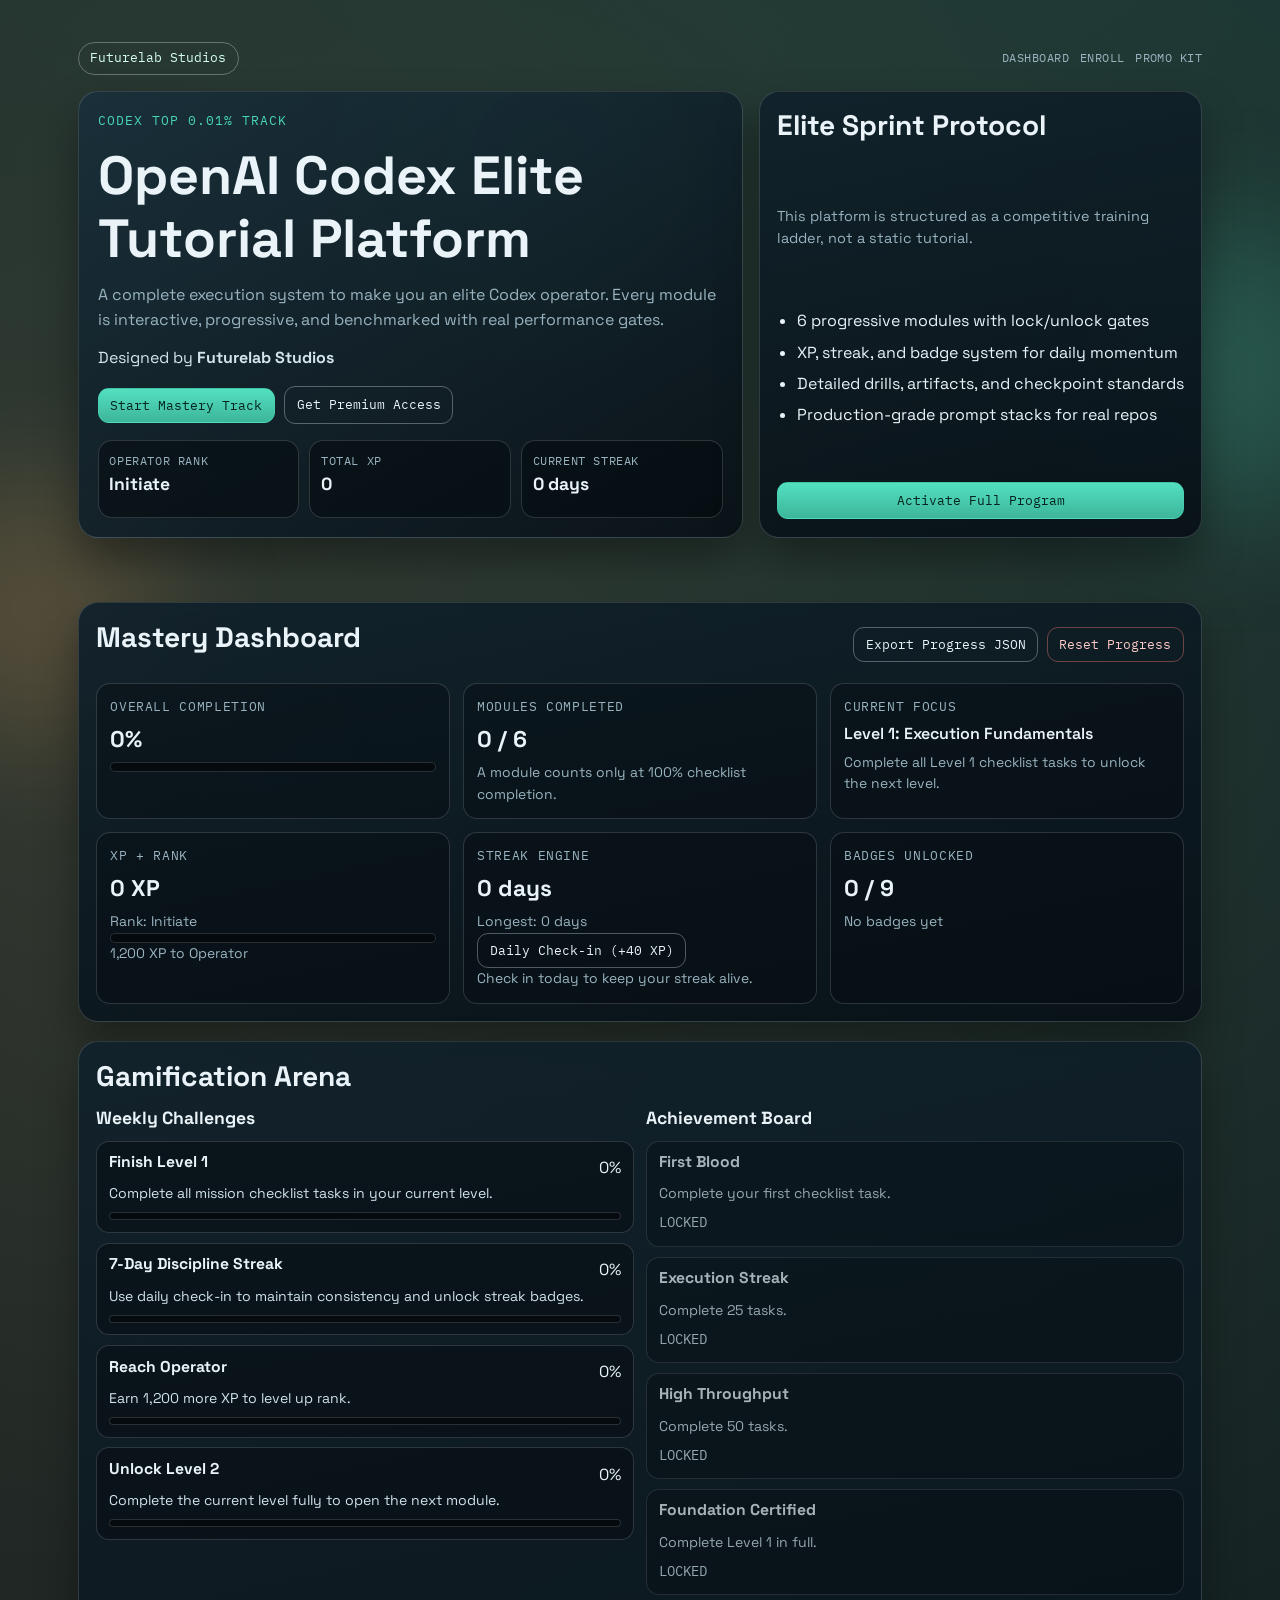
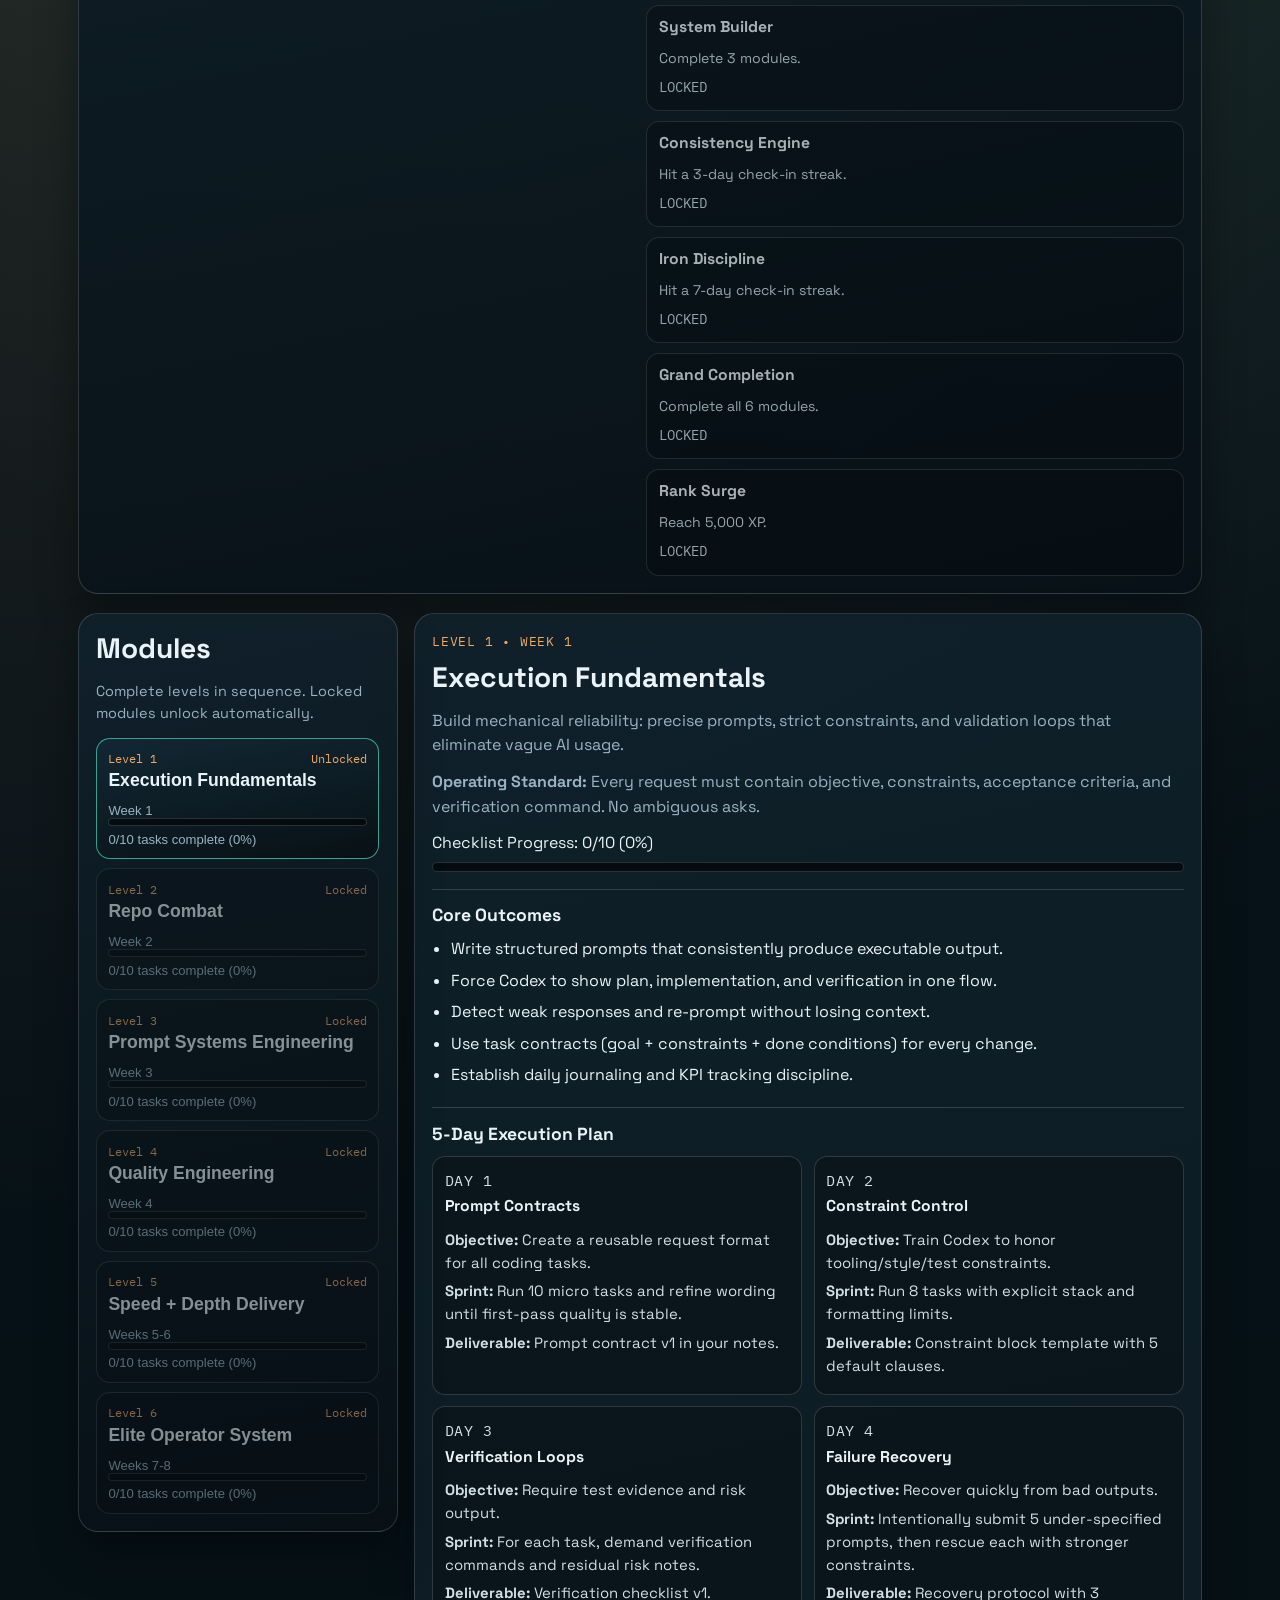
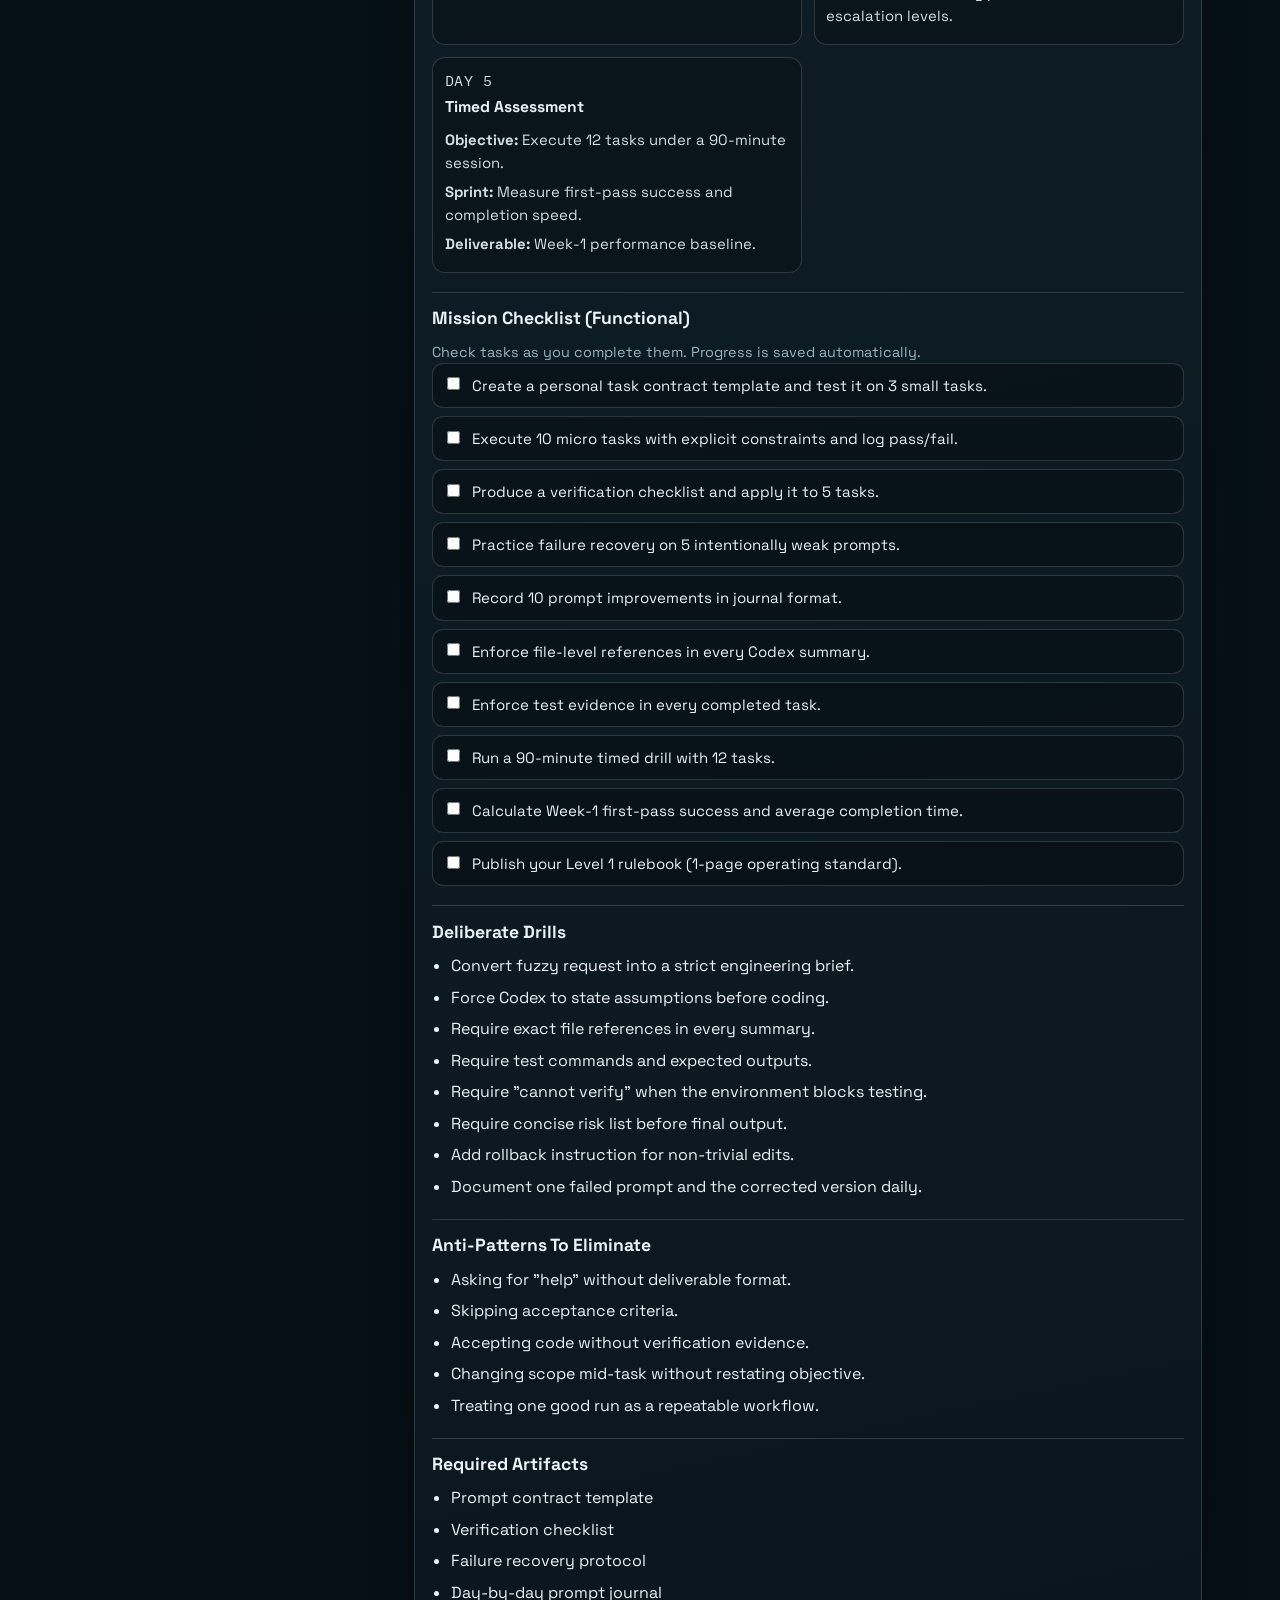
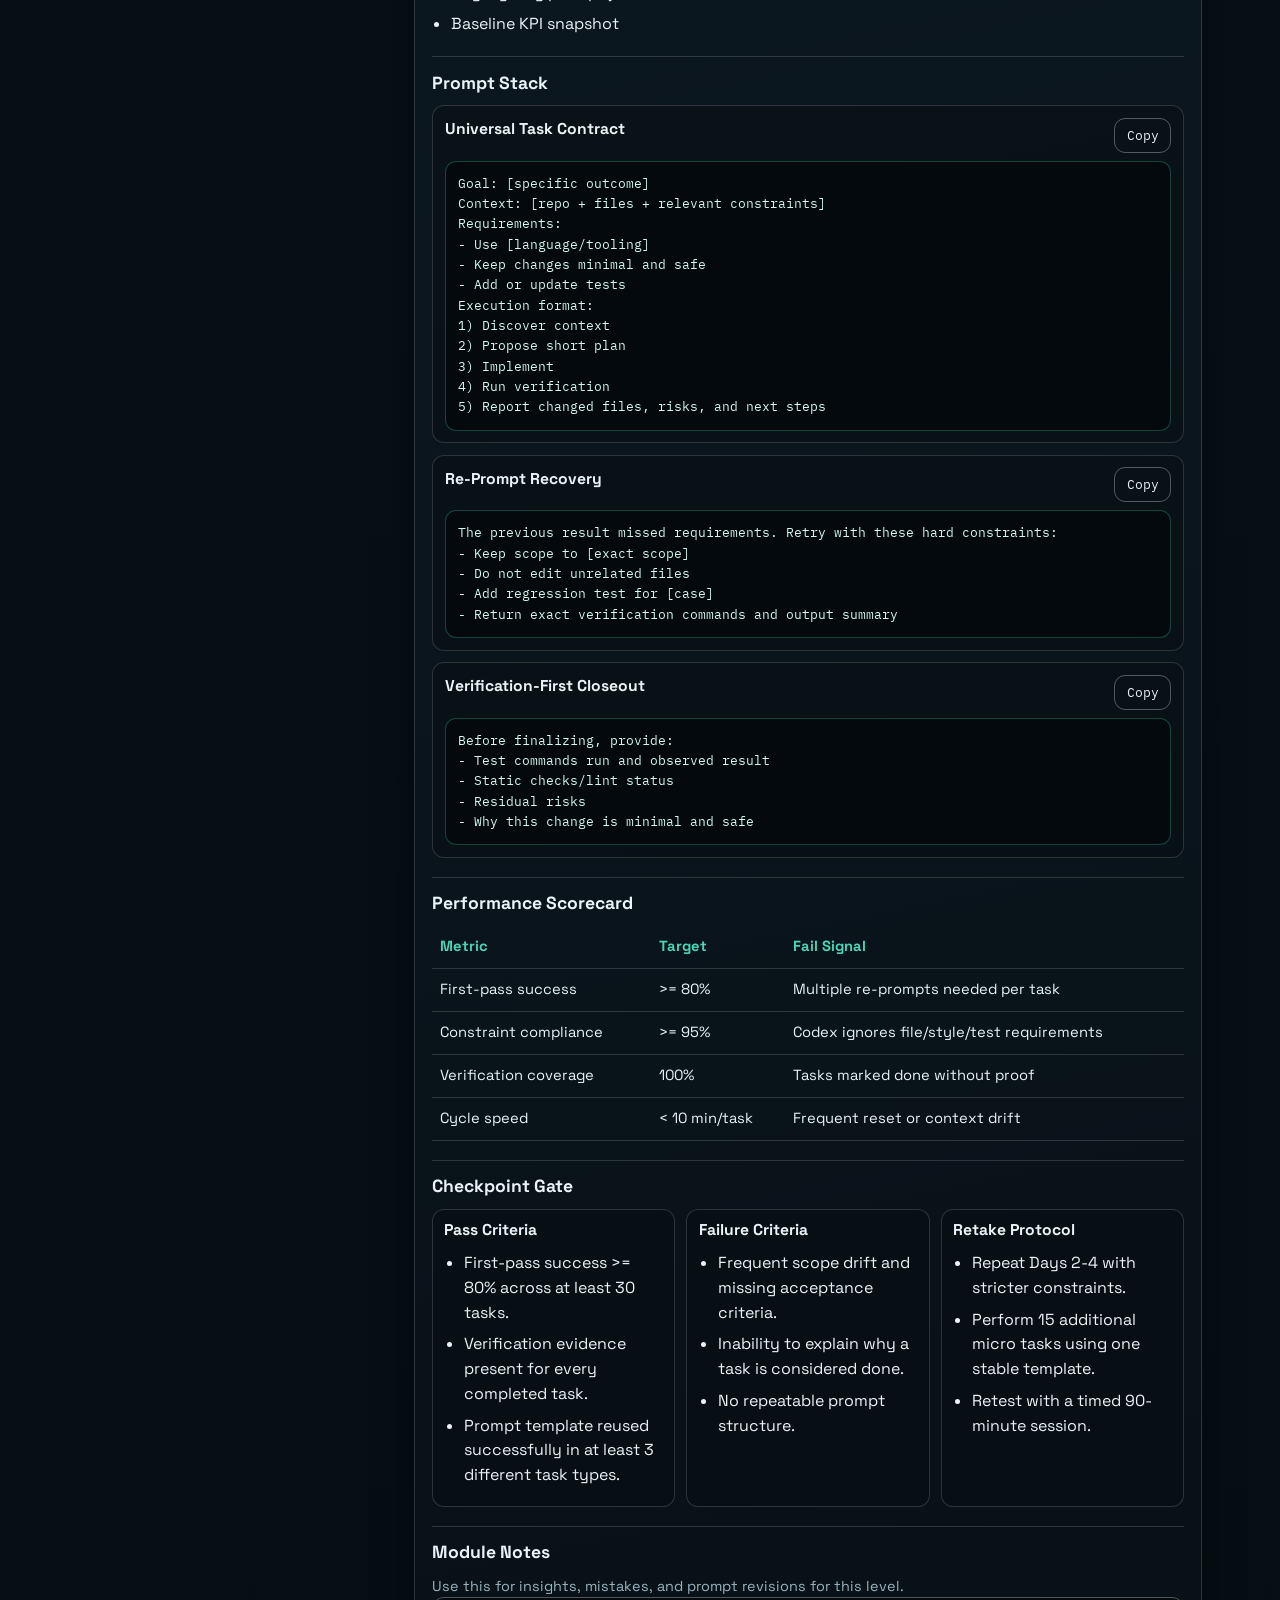
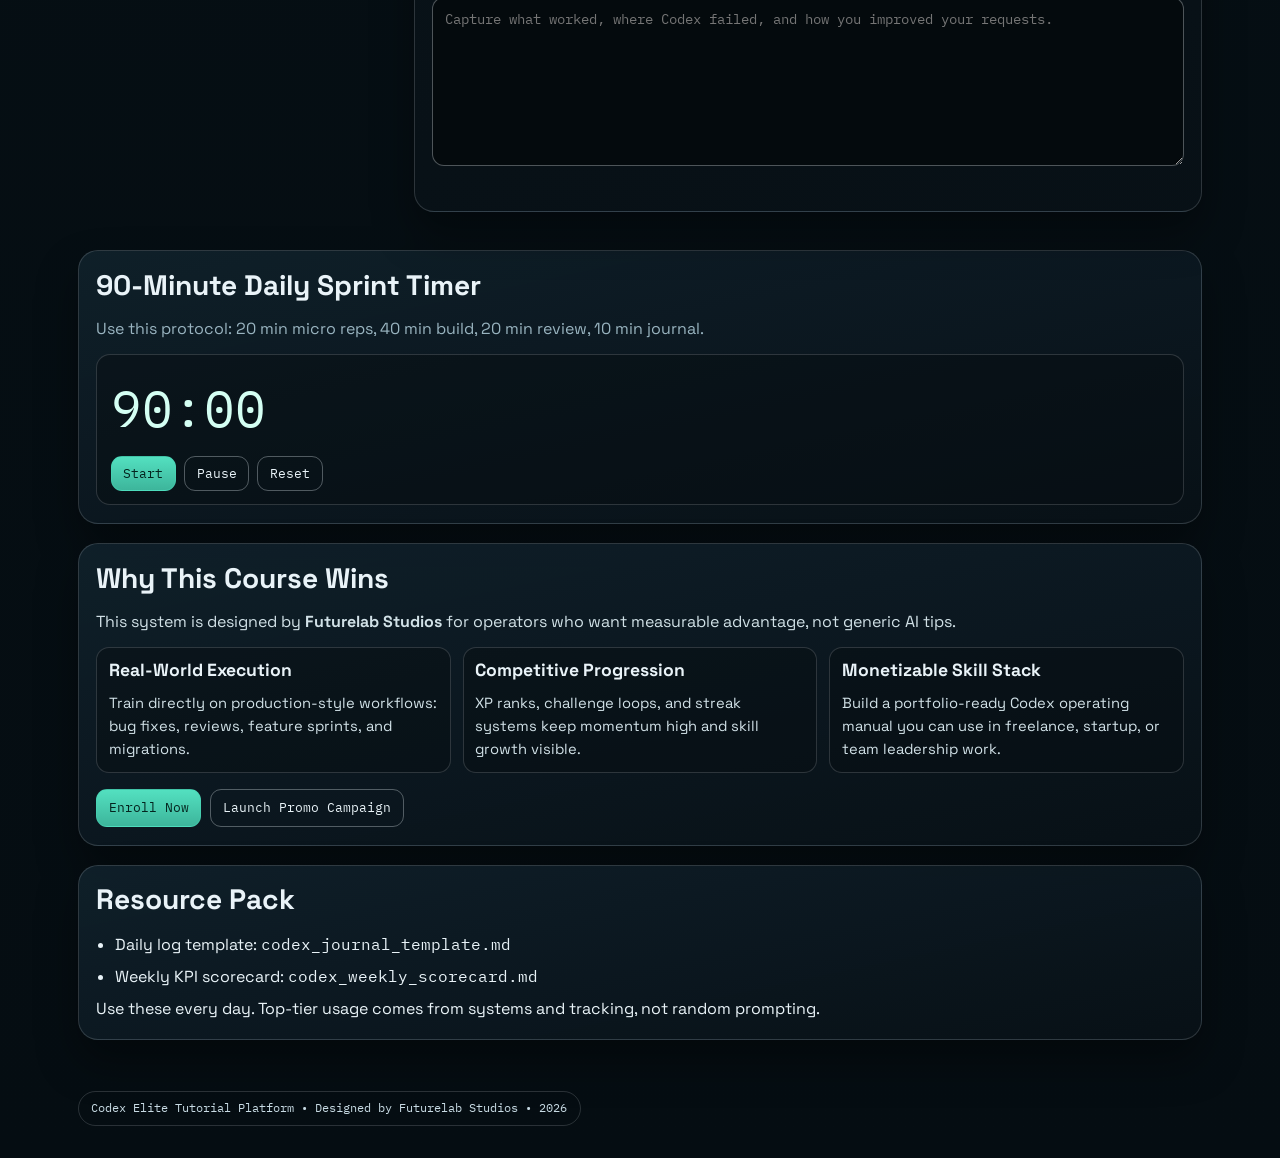
==== index.html @ 41de9a3d "Build branded Codex mastery platform with gamification, payments, and promo pages" ====
<!doctype html>
<html lang="en">
<head>
  <meta charset="UTF-8" />
  <meta name="viewport" content="width=device-width, initial-scale=1.0" />
  <title>Codex Mastery Program | Futurelab Studios</title>
  <link rel="preconnect" href="https://fonts.googleapis.com" />
  <link rel="preconnect" href="https://fonts.gstatic.com" crossorigin />
  <link href="https://fonts.googleapis.com/css2?family=Space+Grotesk:wght@400;500;700&family=IBM+Plex+Mono:wght@400;500&display=swap" rel="stylesheet" />
  <link rel="stylesheet" href="styles.css" />
</head>
<body>
  <div class="bg-shape bg-shape-a"></div>
  <div class="bg-shape bg-shape-b"></div>

  <header class="hero wrap">
    <nav class="top-nav">
      <a class="brand" href="index.html">Futurelab Studios</a>
      <div class="nav-links">
        <a href="#masteryDashboard">Dashboard</a>
        <a href="payment.html">Enroll</a>
        <a href="promo.html">Promo Kit</a>
      </div>
    </nav>

    <div class="hero-shell">
      <div class="hero-copy">
        <p class="eyebrow">Codex Top 0.01% Track</p>
        <h1>OpenAI Codex Elite Tutorial Platform</h1>
        <p class="lead">
          A complete execution system to make you an elite Codex operator. Every module is interactive,
          progressive, and benchmarked with real performance gates.
        </p>
        <p class="hero-brandline">Designed by <strong>Futurelab Studios</strong></p>

        <div class="hero-cta-row">
          <button id="startTrackBtn" class="btn" type="button">Start Mastery Track</button>
          <a class="btn btn-ghost" href="payment.html">Get Premium Access</a>
        </div>

        <div class="hero-statline">
          <article>
            <p>Operator Rank</p>
            <h3 id="heroRank">Initiate</h3>
          </article>
          <article>
            <p>Total XP</p>
            <h3 id="heroXp">0</h3>
          </article>
          <article>
            <p>Current Streak</p>
            <h3 id="heroStreak">0 days</h3>
          </article>
        </div>
      </div>

      <aside class="hero-side panel">
        <h2>Elite Sprint Protocol</h2>
        <p class="module-hint">This platform is structured as a competitive training ladder, not a static tutorial.</p>
        <ul>
          <li>6 progressive modules with lock/unlock gates</li>
          <li>XP, streak, and badge system for daily momentum</li>
          <li>Detailed drills, artifacts, and checkpoint standards</li>
          <li>Production-grade prompt stacks for real repos</li>
        </ul>
        <a class="btn" href="payment.html">Activate Full Program</a>
      </aside>
    </div>
  </header>

  <main class="wrap">
    <section id="masteryDashboard" class="panel dashboard">
      <div class="dashboard-header">
        <h2>Mastery Dashboard</h2>
        <div class="dashboard-actions">
          <button id="exportProgressBtn" class="btn btn-ghost" type="button">Export Progress JSON</button>
          <button id="resetProgressBtn" class="btn btn-danger" type="button">Reset Progress</button>
        </div>
      </div>

      <div class="dashboard-grid">
        <article class="metric-card">
          <p class="metric-label">Overall Completion</p>
          <p id="overallPercent" class="metric-value">0%</p>
          <div class="meter"><span id="overallBar"></span></div>
        </article>

        <article class="metric-card">
          <p class="metric-label">Modules Completed</p>
          <p id="modulesDone" class="metric-value">0 / 6</p>
          <p class="metric-sub">A module counts only at 100% checklist completion.</p>
        </article>

        <article class="metric-card">
          <p class="metric-label">Current Focus</p>
          <p id="currentFocus" class="metric-value small">Level 1</p>
          <p id="nextRequirement" class="metric-sub">Complete all Level 1 tasks to unlock Level 2.</p>
        </article>

        <article class="metric-card">
          <p class="metric-label">XP + Rank</p>
          <p id="xpValue" class="metric-value">0 XP</p>
          <p id="rankName" class="metric-sub">Rank: Initiate</p>
          <div class="meter"><span id="rankBar"></span></div>
          <p id="xpToNext" class="metric-sub">0 XP to next rank</p>
        </article>

        <article class="metric-card">
          <p class="metric-label">Streak Engine</p>
          <p id="streakDays" class="metric-value">0 days</p>
          <p id="longestStreak" class="metric-sub">Longest: 0 days</p>
          <button id="dailyCheckInBtn" class="btn btn-ghost" type="button">Daily Check-in (+40 XP)</button>
          <p id="dailyCheckInStatus" class="metric-sub">Check in today to keep your streak alive.</p>
        </article>

        <article class="metric-card">
          <p class="metric-label">Badges Unlocked</p>
          <p id="badgeCount" class="metric-value">0 / 8</p>
          <p id="badgePreview" class="metric-sub">No badges yet</p>
        </article>
      </div>
    </section>

    <section class="panel gamification-panel">
      <h2>Gamification Arena</h2>
      <div class="gamification-grid">
        <article>
          <h3>Weekly Challenges</h3>
          <div id="challengeList" class="challenge-list"></div>
        </article>
        <article>
          <h3>Achievement Board</h3>
          <div id="achievementsGrid" class="achievement-grid"></div>
        </article>
      </div>
    </section>

    <section class="mastery-lab">
      <aside class="panel module-sidebar">
        <h2>Modules</h2>
        <p class="module-hint">Complete levels in sequence. Locked modules unlock automatically.</p>
        <div id="moduleList" class="module-list"></div>
      </aside>

      <section class="panel module-detail">
        <div id="moduleContent"></div>
      </section>
    </section>

    <section class="panel timer-panel">
      <h2>90-Minute Daily Sprint Timer</h2>
      <p class="timer-help">Use this protocol: 20 min micro reps, 40 min build, 20 min review, 10 min journal.</p>
      <div class="timer-box">
        <p id="timerDisplay" class="timer-display">90:00</p>
        <div class="timer-controls">
          <button id="startTimerBtn" class="btn" type="button">Start</button>
          <button id="pauseTimerBtn" class="btn btn-ghost" type="button">Pause</button>
          <button id="resetTimerBtn" class="btn btn-ghost" type="button">Reset</button>
        </div>
      </div>
    </section>

    <section class="panel advert-panel">
      <h2>Why This Course Wins</h2>
      <p>
        This system is designed by <strong>Futurelab Studios</strong> for operators who want measurable advantage,
        not generic AI tips.
      </p>
      <div class="ad-points">
        <article>
          <h3>Real-World Execution</h3>
          <p>Train directly on production-style workflows: bug fixes, reviews, feature sprints, and migrations.</p>
        </article>
        <article>
          <h3>Competitive Progression</h3>
          <p>XP ranks, challenge loops, and streak systems keep momentum high and skill growth visible.</p>
        </article>
        <article>
          <h3>Monetizable Skill Stack</h3>
          <p>Build a portfolio-ready Codex operating manual you can use in freelance, startup, or team leadership work.</p>
        </article>
      </div>
      <div class="hero-cta-row">
        <a class="btn" href="payment.html">Enroll Now</a>
        <a class="btn btn-ghost" href="promo.html">Launch Promo Campaign</a>
      </div>
    </section>

    <section class="panel">
      <h2>Resource Pack</h2>
      <ul>
        <li>Daily log template: <code>codex_journal_template.md</code></li>
        <li>Weekly KPI scorecard: <code>codex_weekly_scorecard.md</code></li>
      </ul>
      <p>Use these every day. Top-tier usage comes from systems and tracking, not random prompting.</p>
    </section>
  </main>

  <footer class="site-footer wrap">
    <p>Codex Elite Tutorial Platform • Designed by Futurelab Studios • 2026</p>
  </footer>

  <script src="app.js"></script>
</body>
</html>
---- styles.css ----
:root {
  --bg: #061015;
  --surface: #0f1c24;
  --surface-2: #142837;
  --surface-3: #1d3749;
  --text: #e9f3f8;
  --muted: #99b4c0;
  --line: rgba(233, 243, 248, 0.16);
  --line-strong: rgba(233, 243, 248, 0.32);
  --accent: #48d6b7;
  --accent-2: #f2a863;
  --danger: #ff8080;
  --max: 1160px;
  --radius: 20px;
  --radius-sm: 14px;
  --shadow: 0 22px 42px rgba(0, 0, 0, 0.36);
}

* {
  box-sizing: border-box;
}

html,
body {
  margin: 0;
  padding: 0;
}

body {
  font-family: "Space Grotesk", sans-serif;
  line-height: 1.55;
  color: var(--text);
  background:
    radial-gradient(circle at 6% 10%, rgba(242, 168, 99, 0.17), transparent 30%),
    radial-gradient(circle at 94% -8%, rgba(72, 214, 183, 0.19), transparent 36%),
    linear-gradient(180deg, #07141a 0%, #050d12 100%);
  overflow-x: hidden;
}

.bg-shape {
  position: fixed;
  border-radius: 999px;
  filter: blur(60px);
  pointer-events: none;
  z-index: -1;
}

.bg-shape-a {
  width: 290px;
  height: 290px;
  right: -90px;
  top: 25%;
  background: rgba(72, 214, 183, 0.2);
}

.bg-shape-b {
  width: 260px;
  height: 260px;
  left: -95px;
  bottom: 18%;
  background: rgba(242, 168, 99, 0.18);
}

.wrap {
  width: min(var(--max), 100%);
  margin: 0 auto;
  padding: 2rem 1.1rem;
}

.hero {
  padding-top: 2.6rem;
  animation: fade-up 0.6s ease-out;
}

.hero.compact {
  padding-top: 2rem;
}

.top-nav {
  display: flex;
  align-items: center;
  justify-content: space-between;
  gap: 1rem;
  margin-bottom: 1rem;
}

.brand {
  font-family: "IBM Plex Mono", monospace;
  color: #d6fff3;
  text-decoration: none;
  border: 1px solid var(--line-strong);
  border-radius: 999px;
  padding: 0.35rem 0.72rem;
  font-size: 0.8rem;
}

.nav-links {
  display: flex;
  align-items: center;
  gap: 0.65rem;
  flex-wrap: wrap;
}

.nav-links a {
  text-decoration: none;
  color: var(--muted);
  font-family: "IBM Plex Mono", monospace;
  font-size: 0.76rem;
  text-transform: uppercase;
  letter-spacing: 0.04em;
}

.nav-links a:hover {
  color: #d5ebe9;
}

.hero-shell {
  display: grid;
  grid-template-columns: 1.5fr minmax(280px, 1fr);
  gap: 1rem;
  align-items: stretch;
}

.hero-copy {
  border: 1px solid var(--line);
  border-radius: var(--radius);
  background:
    linear-gradient(150deg, rgba(24, 47, 59, 0.9), rgba(8, 16, 22, 0.9)),
    radial-gradient(circle at 70% 15%, rgba(72, 214, 183, 0.2), transparent 40%);
  padding: 1.2rem;
  box-shadow: var(--shadow);
}

.eyebrow {
  margin: 0 0 0.9rem;
  font-family: "IBM Plex Mono", monospace;
  color: var(--accent);
  text-transform: uppercase;
  letter-spacing: 0.08em;
  font-size: 0.8rem;
}

h1,
h2,
h3,
h4 {
  margin: 0 0 0.75rem;
  line-height: 1.17;
}

h1 {
  font-size: clamp(2rem, 4.2vw, 3.7rem);
  max-width: 15ch;
}

h2 {
  font-size: clamp(1.3rem, 2.2vw, 2.1rem);
  margin-bottom: 0.95rem;
}

h3 {
  font-size: 1.1rem;
}

h4 {
  font-size: 0.98rem;
}

p {
  margin: 0;
}

.lead {
  max-width: 68ch;
  color: var(--muted);
}

.hero-brandline {
  margin-top: 0.82rem;
  color: #d2e4ec;
}

.hero-cta-row {
  display: flex;
  gap: 0.58rem;
  align-items: center;
  flex-wrap: wrap;
  margin-top: 1rem;
}

.hero-statline {
  margin-top: 1rem;
  display: grid;
  grid-template-columns: repeat(3, minmax(0, 1fr));
  gap: 0.62rem;
}

.hero-statline article {
  border: 1px solid var(--line);
  border-radius: 14px;
  background: rgba(4, 11, 15, 0.58);
  padding: 0.66rem;
}

.hero-statline p {
  font-family: "IBM Plex Mono", monospace;
  font-size: 0.76rem;
  color: var(--muted);
  text-transform: uppercase;
  letter-spacing: 0.05em;
  margin-bottom: 0.2rem;
}

.hero-side {
  display: flex;
  flex-direction: column;
  justify-content: space-between;
}

.hero-side ul {
  padding-left: 1.2rem;
  margin: 0;
}

.hero-side li {
  margin-bottom: 0.4rem;
}

.panel {
  border: 1px solid var(--line);
  border-radius: var(--radius);
  background: linear-gradient(168deg, rgba(16, 33, 43, 0.92), rgba(8, 17, 23, 0.96));
  padding: 1.1rem;
  box-shadow: var(--shadow);
}

main section {
  margin-bottom: 1.2rem;
  animation: fade-up 0.62s ease-out;
}

.dashboard-header {
  display: flex;
  gap: 0.8rem;
  justify-content: space-between;
  align-items: center;
  margin-bottom: 0.9rem;
}

.dashboard-actions {
  display: flex;
  gap: 0.52rem;
  flex-wrap: wrap;
}

.dashboard-grid {
  display: grid;
  grid-template-columns: repeat(3, minmax(0, 1fr));
  gap: 0.8rem;
}

.metric-card {
  border: 1px solid var(--line);
  border-radius: var(--radius-sm);
  background: rgba(5, 12, 17, 0.44);
  padding: 0.82rem;
}

.metric-label {
  color: var(--muted);
  font-size: 0.8rem;
  font-family: "IBM Plex Mono", monospace;
  text-transform: uppercase;
  letter-spacing: 0.05em;
  margin-bottom: 0.3rem;
}

.metric-value {
  font-size: 1.42rem;
  font-weight: 700;
  margin-bottom: 0.32rem;
}

.metric-value.small {
  font-size: 1rem;
  font-weight: 600;
}

.metric-sub {
  color: var(--muted);
  font-size: 0.87rem;
}

.btn {
  border: 1px solid rgba(72, 214, 183, 0.4);
  background: linear-gradient(180deg, #53e0c0, #3db59b);
  color: #04241e;
  border-radius: 11px;
  padding: 0.5rem 0.72rem;
  font-family: "IBM Plex Mono", monospace;
  font-size: 0.8rem;
  text-decoration: none;
  cursor: pointer;
  display: inline-flex;
  align-items: center;
  justify-content: center;
  transition: transform 0.14s ease, filter 0.2s ease;
}

.btn:hover {
  filter: brightness(1.06);
  transform: translateY(-1px);
}

.btn:active {
  transform: translateY(0);
}

.btn:disabled {
  opacity: 0.58;
  cursor: not-allowed;
  transform: none;
}

.btn-ghost {
  background: transparent;
  border-color: var(--line-strong);
  color: var(--text);
}

.btn-danger {
  background: transparent;
  border-color: rgba(255, 128, 128, 0.4);
  color: #ffcaca;
}

.meter {
  width: 100%;
  height: 10px;
  border-radius: 999px;
  border: 1px solid var(--line);
  background: rgba(4, 9, 13, 0.82);
  overflow: hidden;
}

.meter.small {
  height: 8px;
}

.meter span {
  display: block;
  height: 100%;
  width: 0;
  background: linear-gradient(90deg, #4ad2b5, #f2a863);
  transition: width 0.25s ease;
}

.gamification-grid {
  display: grid;
  grid-template-columns: 1fr 1fr;
  gap: 0.8rem;
}

.challenge-list,
.achievement-grid {
  display: grid;
  gap: 0.62rem;
}

.challenge-card,
.achievement-card {
  border: 1px solid var(--line);
  border-radius: 13px;
  padding: 0.72rem;
  background: rgba(5, 11, 15, 0.5);
}

.challenge-head {
  display: flex;
  justify-content: space-between;
  gap: 0.6rem;
  align-items: center;
}

.challenge-card p {
  color: #d0e2ea;
  font-size: 0.88rem;
  margin-bottom: 0.45rem;
}

.achievement-card p {
  color: #d0e2ea;
  font-size: 0.88rem;
}

.achievement-card.unlocked {
  border-color: rgba(72, 214, 183, 0.6);
  background: linear-gradient(160deg, rgba(17, 40, 50, 0.88), rgba(7, 15, 20, 0.9));
}

.achievement-card.locked {
  opacity: 0.7;
}

.achievement-state {
  margin-top: 0.45rem;
  font-family: "IBM Plex Mono", monospace;
  font-size: 0.74rem;
  color: var(--accent-2);
  text-transform: uppercase;
}

.mastery-lab {
  display: grid;
  grid-template-columns: 320px minmax(0, 1fr);
  gap: 1rem;
}

.module-sidebar {
  position: sticky;
  top: 1rem;
  height: fit-content;
}

.module-hint {
  color: var(--muted);
  font-size: 0.9rem;
  margin-bottom: 0.8rem;
}

.module-list {
  display: grid;
  gap: 0.6rem;
}

.module-item {
  width: 100%;
  text-align: left;
  border: 1px solid var(--line);
  border-radius: 14px;
  background: rgba(8, 16, 21, 0.72);
  color: var(--text);
  padding: 0.7rem;
  cursor: pointer;
  transition: border-color 0.2s ease, transform 0.15s ease, background 0.2s ease;
}

.module-item:hover {
  border-color: rgba(72, 214, 183, 0.55);
  transform: translateY(-1px);
}

.module-item.selected {
  border-color: rgba(72, 214, 183, 0.72);
  background: linear-gradient(170deg, rgba(20, 43, 56, 0.8), rgba(8, 16, 21, 0.9));
}

.module-item.locked {
  opacity: 0.55;
  cursor: not-allowed;
}

.module-item-top {
  display: flex;
  justify-content: space-between;
  gap: 0.5rem;
  font-family: "IBM Plex Mono", monospace;
  font-size: 0.78rem;
  color: var(--accent-2);
  margin-bottom: 0.3rem;
}

.module-item-meta {
  margin-top: 0.35rem;
  color: var(--muted);
  font-size: 0.82rem;
}

.module-header > p {
  color: var(--muted);
}

.card-tag {
  color: var(--accent-2) !important;
  text-transform: uppercase;
  letter-spacing: 0.06em;
  font-family: "IBM Plex Mono", monospace;
  font-size: 0.8rem;
  margin-bottom: 0.55rem;
}

.module-standard {
  margin-top: 0.72rem;
}

.module-progress-row {
  margin-top: 0.75rem;
}

.module-progress-row > p {
  margin-bottom: 0.35rem;
}

.module-section {
  margin-top: 1.05rem;
  border-top: 1px solid var(--line);
  padding-top: 0.95rem;
}

.module-note {
  color: var(--muted);
  font-size: 0.9rem;
}

.week-grid {
  display: grid;
  grid-template-columns: repeat(2, minmax(0, 1fr));
  gap: 0.7rem;
}

.week-card {
  border: 1px solid var(--line);
  border-radius: 13px;
  padding: 0.72rem;
  background: rgba(7, 14, 19, 0.46);
}

.week-day {
  font-family: "IBM Plex Mono", monospace;
  color: var(--accent);
  font-size: 0.82rem;
  margin-bottom: 0.38rem;
  text-transform: uppercase;
  letter-spacing: 0.04em;
}

.week-card p {
  color: #d2e0e6;
  font-size: 0.93rem;
  margin-bottom: 0.35rem;
}

ul,
ol {
  margin: 0;
  padding-left: 1.2rem;
}

li {
  margin-bottom: 0.42rem;
}

.task-list {
  list-style: none;
  padding: 0;
  margin: 0;
  display: grid;
  gap: 0.5rem;
}

.task-list li {
  margin: 0;
  border: 1px solid var(--line);
  border-radius: 11px;
  background: rgba(6, 11, 15, 0.42);
}

.task-list label {
  display: flex;
  gap: 0.58rem;
  align-items: flex-start;
  padding: 0.62rem;
  cursor: pointer;
}

.task-list input[type="checkbox"] {
  margin-top: 0.22rem;
  accent-color: var(--accent);
}

.task-list span {
  font-size: 0.94rem;
}

.checkpoint-grid {
  display: grid;
  grid-template-columns: repeat(3, minmax(0, 1fr));
  gap: 0.7rem;
}

.checkpoint-grid article {
  border: 1px solid var(--line);
  border-radius: 12px;
  padding: 0.7rem;
  background: rgba(7, 14, 19, 0.45);
}

.prompt-list {
  display: grid;
  gap: 0.72rem;
}

.prompt {
  border: 1px solid var(--line);
  border-radius: 12px;
  padding: 0.72rem;
  background: rgba(7, 14, 19, 0.45);
}

.prompt-head {
  display: flex;
  justify-content: space-between;
  gap: 0.75rem;
  align-items: center;
  margin-bottom: 0.5rem;
}

code,
pre {
  font-family: "IBM Plex Mono", monospace;
}

pre {
  margin: 0;
  border: 1px solid rgba(72, 214, 183, 0.28);
  border-radius: 11px;
  background: rgba(4, 9, 12, 0.92);
  padding: 0.75rem;
  color: #d5f7ee;
  white-space: pre-wrap;
  word-break: break-word;
  font-size: 0.82rem;
}

table {
  width: 100%;
  border-collapse: collapse;
  font-size: 0.92rem;
}

th,
td {
  border-bottom: 1px solid var(--line);
  text-align: left;
  padding: 0.6rem 0.48rem;
  vertical-align: top;
}

th {
  color: var(--accent);
}

.module-notes {
  width: 100%;
  border: 1px solid var(--line-strong);
  border-radius: 12px;
  background: rgba(4, 9, 12, 0.8);
  color: var(--text);
  padding: 0.72rem;
  font-family: "IBM Plex Mono", monospace;
  font-size: 0.85rem;
  resize: vertical;
}

.timer-help {
  color: var(--muted);
  margin-bottom: 0.8rem;
}

.timer-box {
  border: 1px solid var(--line);
  border-radius: 14px;
  background: rgba(7, 14, 19, 0.46);
  padding: 0.85rem;
}

.timer-display {
  font-family: "IBM Plex Mono", monospace;
  font-size: clamp(2.2rem, 4.7vw, 3.2rem);
  margin-bottom: 0.45rem;
  color: #d4fff3;
}

.timer-controls {
  display: flex;
  gap: 0.52rem;
  flex-wrap: wrap;
}

.advert-panel p {
  color: #d1e1e7;
}

.ad-points {
  margin-top: 0.8rem;
  display: grid;
  grid-template-columns: repeat(3, minmax(0, 1fr));
  gap: 0.75rem;
}

.ad-points article {
  border: 1px solid var(--line);
  border-radius: 13px;
  padding: 0.72rem;
  background: rgba(7, 14, 19, 0.46);
}

.ad-points article p {
  font-size: 0.92rem;
  color: #d1e1e7;
}

.pricing-grid {
  display: grid;
  grid-template-columns: repeat(3, minmax(0, 1fr));
  gap: 0.8rem;
}

.price-card {
  border: 1px solid var(--line);
  border-radius: 15px;
  background: rgba(6, 12, 16, 0.48);
  padding: 0.85rem;
}

.price-card.featured {
  border-color: rgba(72, 214, 183, 0.62);
  background: linear-gradient(160deg, rgba(16, 41, 51, 0.9), rgba(6, 12, 16, 0.95));
}

.price {
  font-size: 1.8rem;
  font-weight: 700;
  margin-bottom: 0.45rem;
}

.price span {
  font-size: 0.82rem;
  font-weight: 500;
  color: var(--muted);
}

.price-card ul {
  margin-bottom: 0.7rem;
}

.price-card .btn {
  width: 100%;
  margin-bottom: 0.45rem;
}

.copy-grid {
  display: grid;
  grid-template-columns: repeat(2, minmax(0, 1fr));
  gap: 0.7rem;
}

.copy-card {
  border: 1px solid var(--line);
  border-radius: 13px;
  background: rgba(7, 14, 19, 0.46);
  padding: 0.72rem;
}

.copy-card p {
  color: #d0e2ea;
}

.site-footer {
  padding-top: 0;
  padding-bottom: 2rem;
}

.site-footer p {
  border: 1px solid var(--line);
  border-radius: 999px;
  display: inline-block;
  padding: 0.45rem 0.8rem;
  color: #c8dbe4;
  font-family: "IBM Plex Mono", monospace;
  font-size: 0.74rem;
}

@keyframes fade-up {
  from {
    opacity: 0;
    transform: translateY(7px);
  }
  to {
    opacity: 1;
    transform: translateY(0);
  }
}

@media (max-width: 1080px) {
  .hero-shell,
  .mastery-lab,
  .pricing-grid,
  .dashboard-grid,
  .gamification-grid,
  .ad-points,
  .week-grid,
  .checkpoint-grid,
  .copy-grid {
    grid-template-columns: 1fr;
  }

  .module-sidebar {
    position: static;
  }

  .hero-statline {
    grid-template-columns: 1fr;
  }
}

@media (max-width: 640px) {
  .wrap {
    padding: 1.2rem 0.8rem;
  }

  h1 {
    max-width: 100%;
  }

  .dashboard-header {
    flex-direction: column;
    align-items: flex-start;
  }

  .top-nav {
    flex-direction: column;
    align-items: flex-start;
  }

  .prompt-head {
    flex-direction: column;
    align-items: flex-start;
  }
}
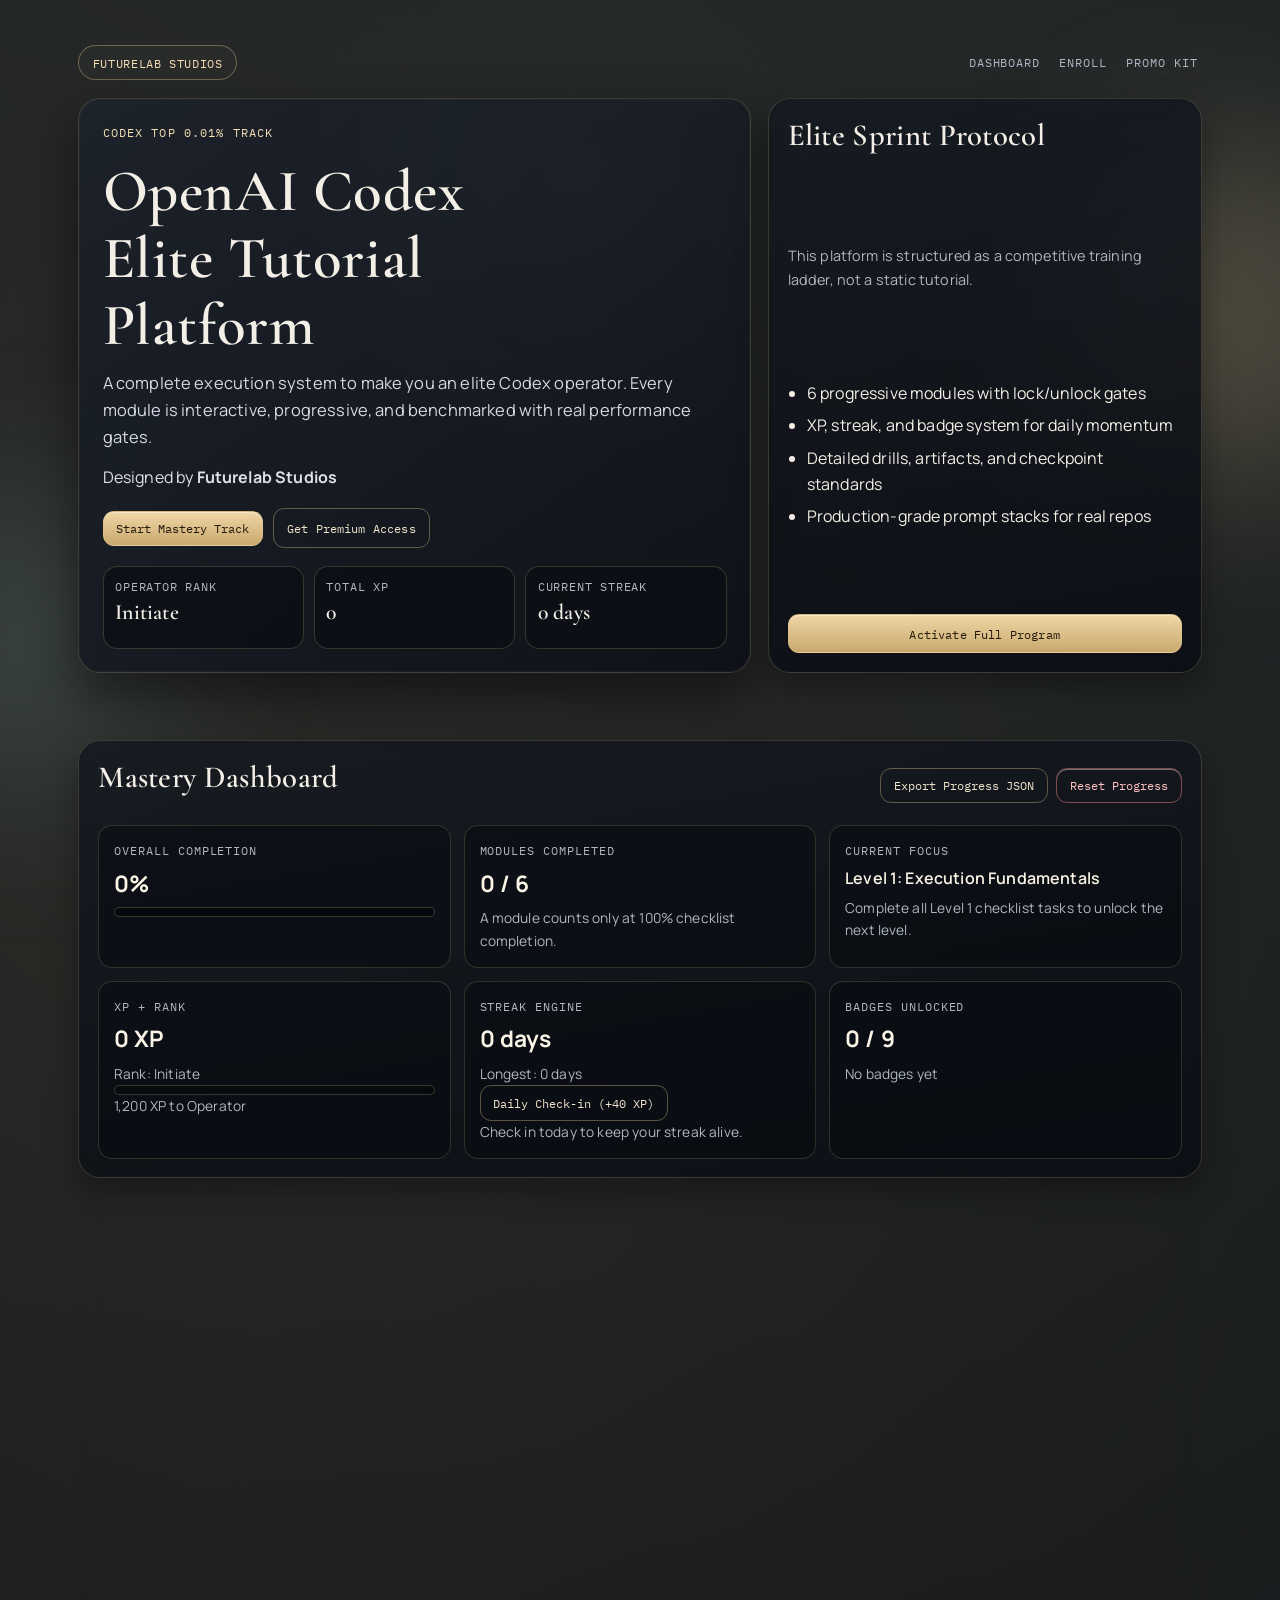
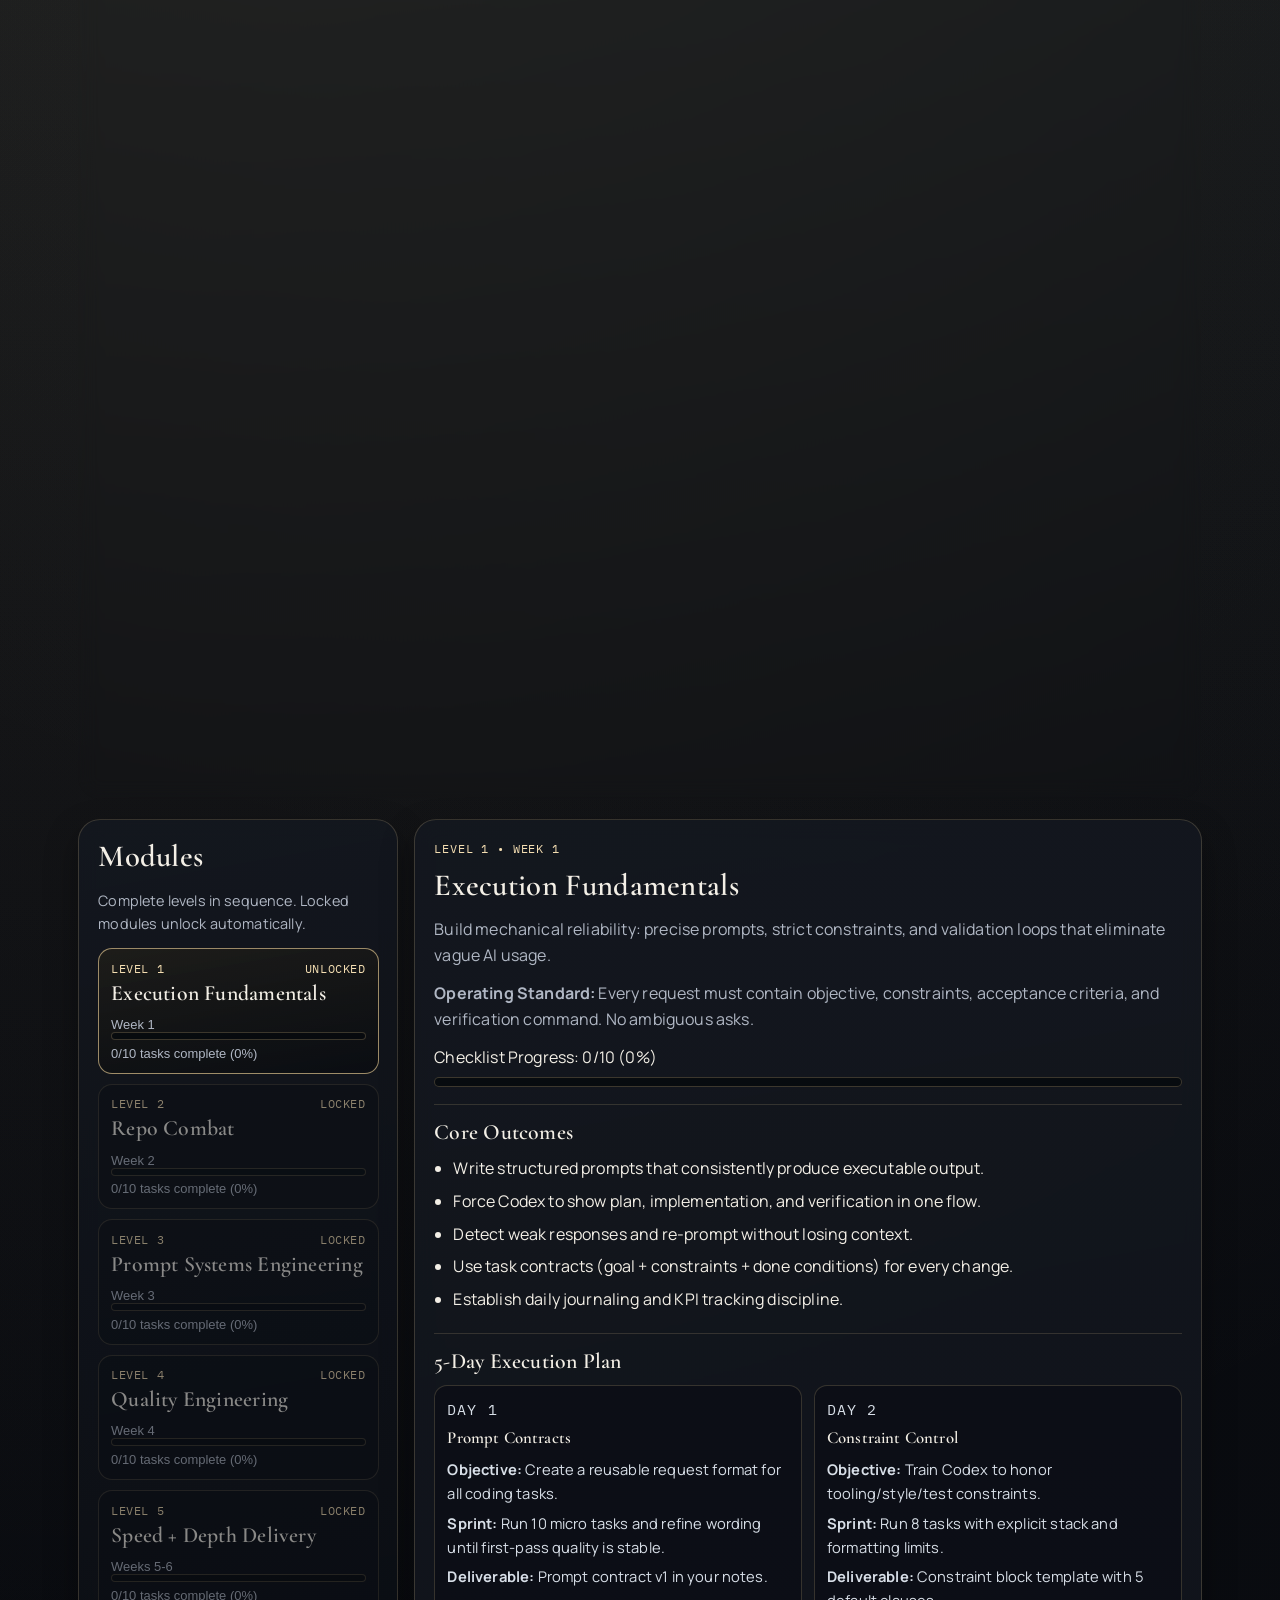
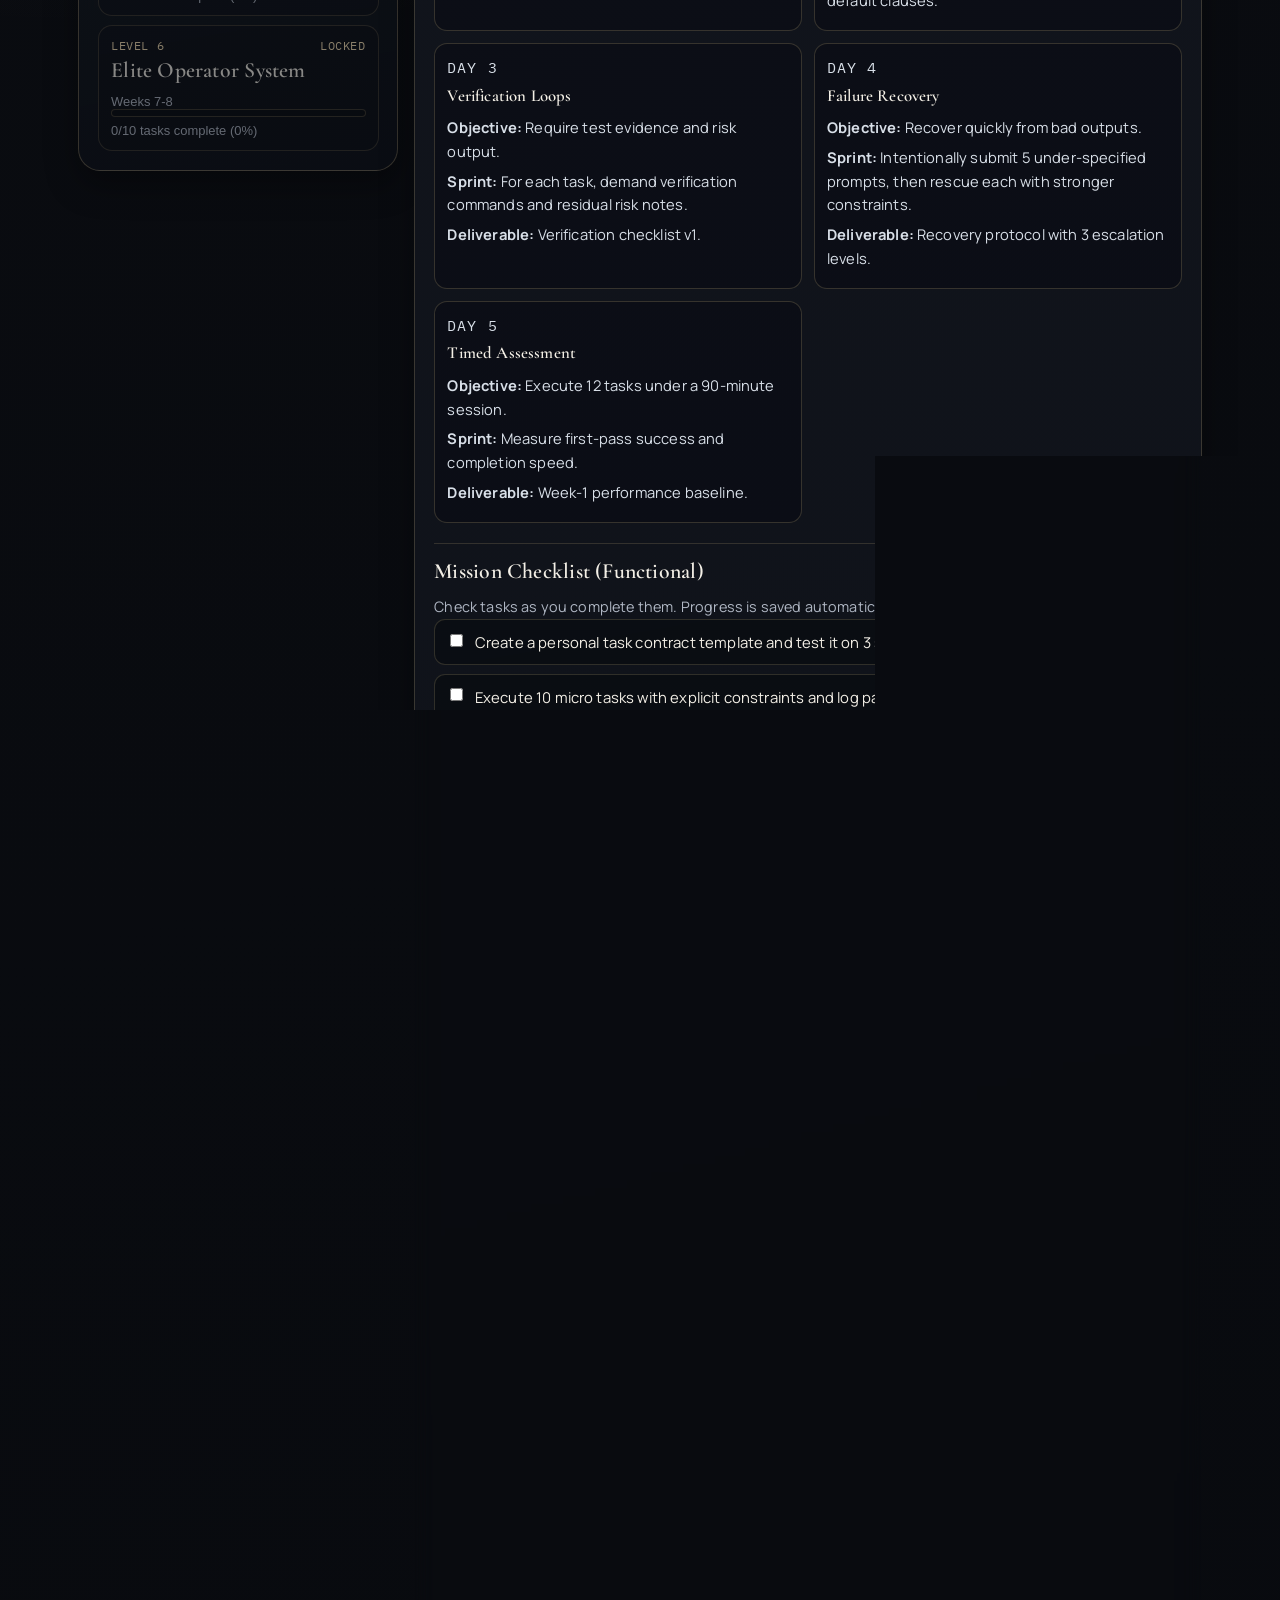
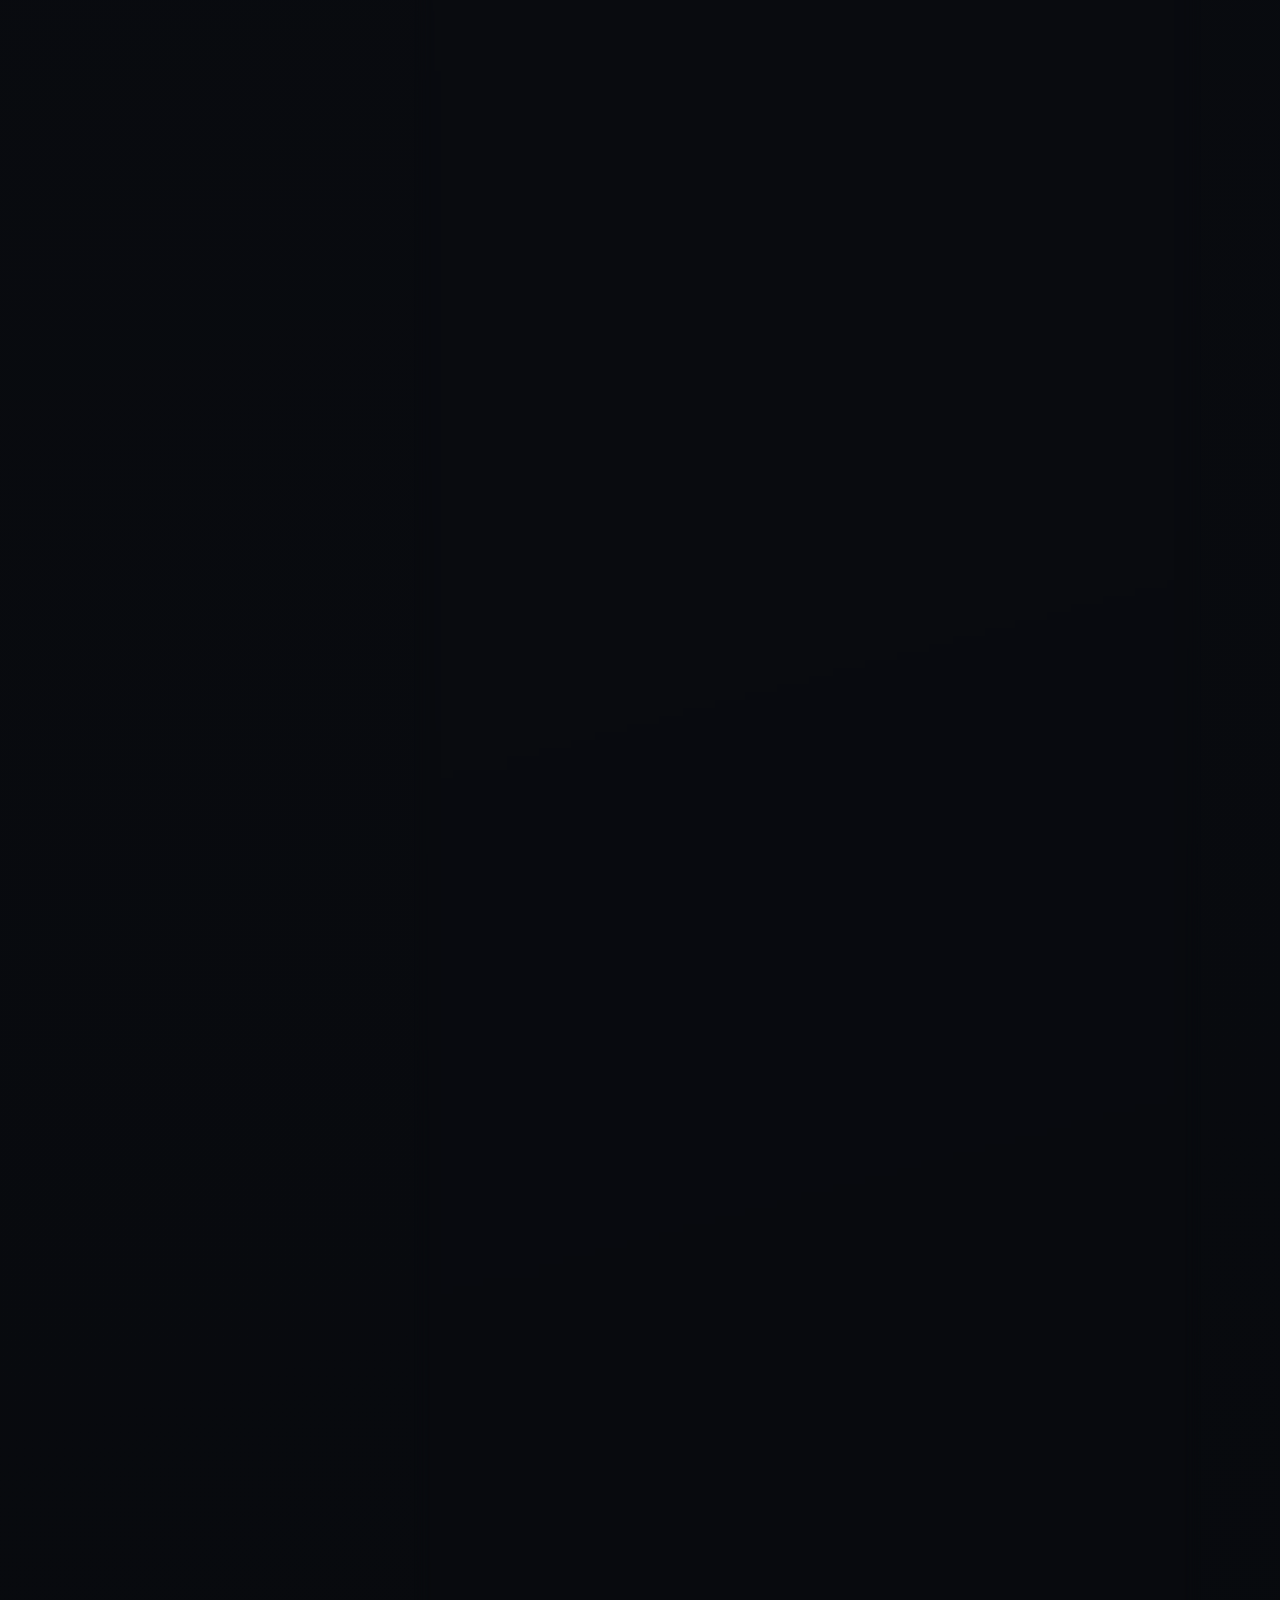
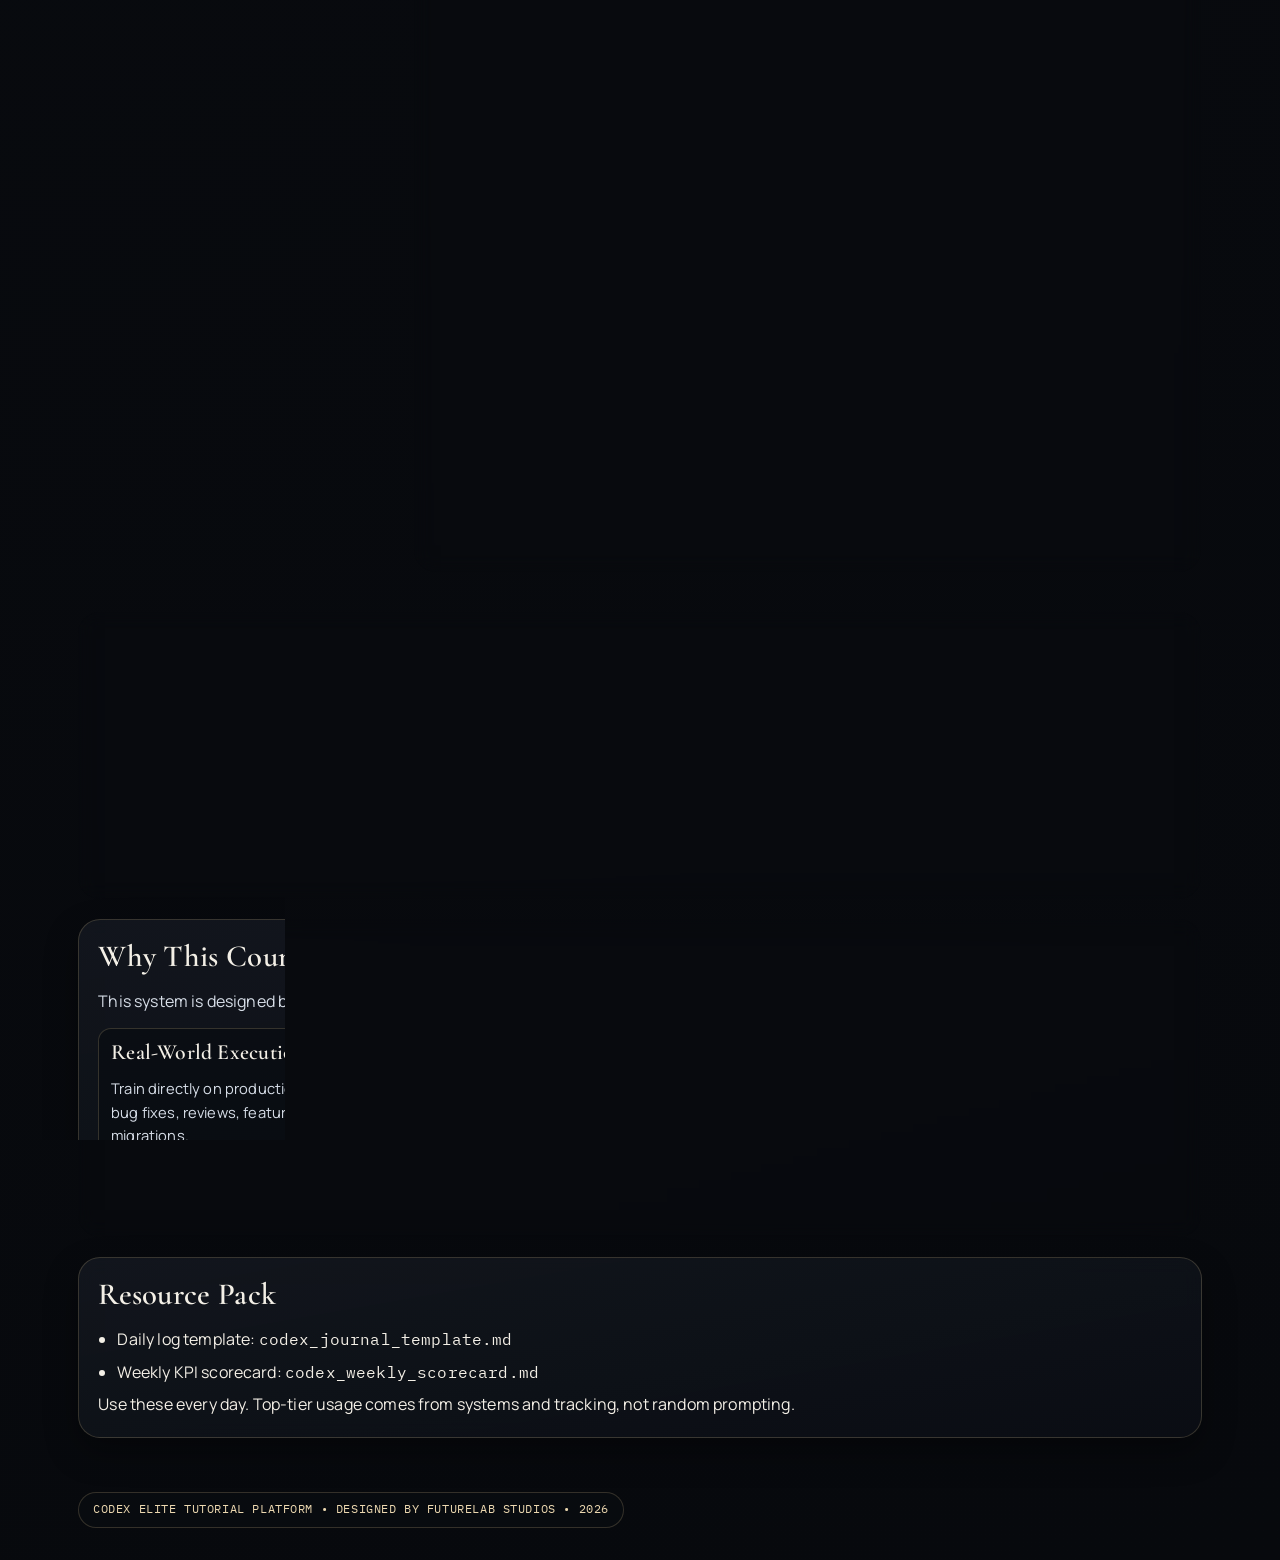
==== commit a99ddb56: "Elevate UI with premium visual design system" ====
--- a/index.html
+++ b/index.html
@@ -6,7 +6,7 @@
   <title>Codex Mastery Program | Futurelab Studios</title>
   <link rel="preconnect" href="https://fonts.googleapis.com" />
   <link rel="preconnect" href="https://fonts.gstatic.com" crossorigin />
-  <link href="https://fonts.googleapis.com/css2?family=Space+Grotesk:wght@400;500;700&family=IBM+Plex+Mono:wght@400;500&display=swap" rel="stylesheet" />
+  <link href="https://fonts.googleapis.com/css2?family=Cormorant+Garamond:wght@500;600;700&family=Manrope:wght@400;500;600;700&family=IBM+Plex+Mono:wght@400;500&display=swap" rel="stylesheet" />
   <link rel="stylesheet" href="styles.css" />
 </head>
 <body>
--- a/styles.css
+++ b/styles.css
@@ -1,19 +1,21 @@
 :root {
-  --bg: #061015;
-  --surface: #0f1c24;
-  --surface-2: #142837;
-  --surface-3: #1d3749;
-  --text: #e9f3f8;
-  --muted: #99b4c0;
-  --line: rgba(233, 243, 248, 0.16);
-  --line-strong: rgba(233, 243, 248, 0.32);
-  --accent: #48d6b7;
-  --accent-2: #f2a863;
-  --danger: #ff8080;
+  --bg: #090b10;
+  --bg-soft: #0f141b;
+  --surface: rgba(20, 24, 32, 0.78);
+  --surface-strong: rgba(24, 30, 40, 0.92);
+  --text: #f3efe6;
+  --muted: #b0b7c4;
+  --line: rgba(223, 197, 143, 0.2);
+  --line-strong: rgba(223, 197, 143, 0.38);
+  --accent: #dfc58f;
+  --accent-bright: #f4deb2;
+  --accent-cool: #8dc0b8;
+  --danger: #ff8f8f;
   --max: 1160px;
-  --radius: 20px;
+  --radius: 22px;
   --radius-sm: 14px;
-  --shadow: 0 22px 42px rgba(0, 0, 0, 0.36);
+  --shadow-xl: 0 24px 50px rgba(0, 0, 0, 0.48);
+  --shadow-md: 0 14px 32px rgba(0, 0, 0, 0.34);
 }
 
 * {
@@ -27,53 +29,66 @@
 }
 
 body {
-  font-family: "Space Grotesk", sans-serif;
-  line-height: 1.55;
+  font-family: "Manrope", sans-serif;
+  line-height: 1.62;
   color: var(--text);
   background:
-    radial-gradient(circle at 6% 10%, rgba(242, 168, 99, 0.17), transparent 30%),
-    radial-gradient(circle at 94% -8%, rgba(72, 214, 183, 0.19), transparent 36%),
-    linear-gradient(180deg, #07141a 0%, #050d12 100%);
+    radial-gradient(circle at 12% 10%, rgba(223, 197, 143, 0.12), transparent 34%),
+    radial-gradient(circle at 86% -6%, rgba(141, 192, 184, 0.1), transparent 36%),
+    linear-gradient(165deg, #0b0d12 0%, #07090d 100%);
   overflow-x: hidden;
+  letter-spacing: 0.01em;
+}
+
+body::before {
+  content: "";
+  position: fixed;
+  inset: 0;
+  pointer-events: none;
+  background-image: linear-gradient(rgba(255, 255, 255, 0.018) 1px, transparent 1px),
+    linear-gradient(90deg, rgba(255, 255, 255, 0.018) 1px, transparent 1px);
+  background-size: 44px 44px;
+  opacity: 0.28;
+  z-index: -2;
 }
 
 .bg-shape {
   position: fixed;
   border-radius: 999px;
-  filter: blur(60px);
+  filter: blur(80px);
   pointer-events: none;
   z-index: -1;
 }
 
 .bg-shape-a {
-  width: 290px;
-  height: 290px;
-  right: -90px;
-  top: 25%;
-  background: rgba(72, 214, 183, 0.2);
+  width: 340px;
+  height: 340px;
+  right: -120px;
+  top: 16%;
+  background: rgba(223, 197, 143, 0.22);
 }
 
 .bg-shape-b {
-  width: 260px;
-  height: 260px;
-  left: -95px;
-  bottom: 18%;
-  background: rgba(242, 168, 99, 0.18);
+  width: 300px;
+  height: 300px;
+  left: -130px;
+  bottom: 12%;
+  background: rgba(141, 192, 184, 0.16);
 }
 
 .wrap {
   width: min(var(--max), 100%);
   margin: 0 auto;
-  padding: 2rem 1.1rem;
+  padding: 2.1rem 1.15rem;
 }
 
 .hero {
-  padding-top: 2.6rem;
-  animation: fade-up 0.6s ease-out;
+  padding-top: 2.8rem;
+  animation: fade-up 0.65s ease-out;
 }
 
 .hero.compact {
-  padding-top: 2rem;
+  padding-top: 2.1rem;
 }
 
 .top-nav {
@@ -81,23 +96,26 @@
   align-items: center;
   justify-content: space-between;
   gap: 1rem;
-  margin-bottom: 1rem;
+  margin-bottom: 1.1rem;
 }
 
 .brand {
   font-family: "IBM Plex Mono", monospace;
-  color: #d6fff3;
+  color: var(--accent-bright);
   text-decoration: none;
   border: 1px solid var(--line-strong);
   border-radius: 999px;
-  padding: 0.35rem 0.72rem;
-  font-size: 0.8rem;
+  padding: 0.42rem 0.84rem;
+  font-size: 0.78rem;
+  letter-spacing: 0.05em;
+  text-transform: uppercase;
+  background: rgba(255, 255, 255, 0.02);
 }
 
 .nav-links {
   display: flex;
   align-items: center;
-  gap: 0.65rem;
+  gap: 0.72rem;
   flex-wrap: wrap;
 }
 
@@ -105,19 +123,23 @@
   text-decoration: none;
   color: var(--muted);
   font-family: "IBM Plex Mono", monospace;
-  font-size: 0.76rem;
+  font-size: 0.74rem;
   text-transform: uppercase;
-  letter-spacing: 0.04em;
+  letter-spacing: 0.08em;
+  padding: 0.2rem 0.24rem;
+  border-bottom: 1px solid transparent;
+  transition: color 0.2s ease, border-color 0.2s ease;
 }
 
 .nav-links a:hover {
-  color: #d5ebe9;
+  color: var(--accent-bright);
+  border-color: rgba(223, 197, 143, 0.55);
 }
 
 .hero-shell {
   display: grid;
-  grid-template-columns: 1.5fr minmax(280px, 1fr);
-  gap: 1rem;
+  grid-template-columns: 1.55fr minmax(280px, 1fr);
+  gap: 1.05rem;
   align-items: stretch;
 }
 
@@ -125,45 +147,59 @@
   border: 1px solid var(--line);
   border-radius: var(--radius);
   background:
-    linear-gradient(150deg, rgba(24, 47, 59, 0.9), rgba(8, 16, 22, 0.9)),
-    radial-gradient(circle at 70% 15%, rgba(72, 214, 183, 0.2), transparent 40%);
-  padding: 1.2rem;
-  box-shadow: var(--shadow);
+    linear-gradient(145deg, rgba(28, 34, 44, 0.88), rgba(13, 16, 23, 0.9)),
+    radial-gradient(circle at 75% 14%, rgba(223, 197, 143, 0.24), transparent 42%);
+  padding: 1.45rem;
+  box-shadow: var(--shadow-xl);
+  position: relative;
+  overflow: hidden;
+}
+
+.hero-copy::after {
+  content: "";
+  position: absolute;
+  inset: 0;
+  border-radius: inherit;
+  border: 1px solid rgba(255, 255, 255, 0.03);
+  pointer-events: none;
 }
 
 .eyebrow {
-  margin: 0 0 0.9rem;
-  font-family: "IBM Plex Mono", monospace;
-  color: var(--accent);
+  margin: 0 0 0.95rem;
+  font-family: "IBM Plex Mono", monospace;
+  color: var(--accent-bright);
   text-transform: uppercase;
-  letter-spacing: 0.08em;
-  font-size: 0.8rem;
+  letter-spacing: 0.09em;
+  font-size: 0.78rem;
 }
 
 h1,
 h2,
 h3,
 h4 {
-  margin: 0 0 0.75rem;
-  line-height: 1.17;
+  margin: 0 0 0.72rem;
+  line-height: 1.14;
+  font-family: "Cormorant Garamond", serif;
+  font-weight: 600;
+  letter-spacing: 0.01em;
 }
 
 h1 {
-  font-size: clamp(2rem, 4.2vw, 3.7rem);
-  max-width: 15ch;
+  font-size: clamp(2.3rem, 4.6vw, 4.2rem);
+  max-width: 14ch;
 }
 
 h2 {
-  font-size: clamp(1.3rem, 2.2vw, 2.1rem);
-  margin-bottom: 0.95rem;
+  font-size: clamp(1.5rem, 2.4vw, 2.35rem);
+  margin-bottom: 0.92rem;
 }
 
 h3 {
-  font-size: 1.1rem;
+  font-size: 1.36rem;
 }
 
 h4 {
-  font-size: 0.98rem;
+  font-size: 1.05rem;
 }
 
 p {
@@ -171,25 +207,26 @@
 }
 
 .lead {
-  max-width: 68ch;
-  color: var(--muted);
+  max-width: 66ch;
+  color: #d4d9e3;
+  font-size: 1.03rem;
 }
 
 .hero-brandline {
-  margin-top: 0.82rem;
-  color: #d2e4ec;
+  margin-top: 0.92rem;
+  color: #dde1ea;
 }
 
 .hero-cta-row {
   display: flex;
-  gap: 0.58rem;
+  gap: 0.62rem;
   align-items: center;
   flex-wrap: wrap;
-  margin-top: 1rem;
+  margin-top: 1.08rem;
 }
 
 .hero-statline {
-  margin-top: 1rem;
+  margin-top: 1.1rem;
   display: grid;
   grid-template-columns: repeat(3, minmax(0, 1fr));
   gap: 0.62rem;
@@ -198,17 +235,18 @@
 .hero-statline article {
   border: 1px solid var(--line);
   border-radius: 14px;
-  background: rgba(4, 11, 15, 0.58);
-  padding: 0.66rem;
+  background: rgba(11, 14, 20, 0.72);
+  padding: 0.72rem;
+  backdrop-filter: blur(8px);
 }
 
 .hero-statline p {
   font-family: "IBM Plex Mono", monospace;
-  font-size: 0.76rem;
+  font-size: 0.72rem;
   color: var(--muted);
   text-transform: uppercase;
-  letter-spacing: 0.05em;
-  margin-bottom: 0.2rem;
+  letter-spacing: 0.07em;
+  margin-bottom: 0.22rem;
 }
 
 .hero-side {
@@ -223,28 +261,30 @@
 }
 
 .hero-side li {
-  margin-bottom: 0.4rem;
+  margin-bottom: 0.42rem;
 }
 
 .panel {
   border: 1px solid var(--line);
   border-radius: var(--radius);
-  background: linear-gradient(168deg, rgba(16, 33, 43, 0.92), rgba(8, 17, 23, 0.96));
-  padding: 1.1rem;
-  box-shadow: var(--shadow);
+  background:
+    linear-gradient(170deg, rgba(20, 24, 32, 0.84), rgba(11, 14, 20, 0.92));
+  padding: 1.18rem;
+  box-shadow: var(--shadow-md);
+  backdrop-filter: blur(10px);
 }
 
 main section {
-  margin-bottom: 1.2rem;
-  animation: fade-up 0.62s ease-out;
+  margin-bottom: 1.24rem;
+  animation: fade-up 0.64s ease-out;
 }
 
 .dashboard-header {
   display: flex;
-  gap: 0.8rem;
+  gap: 0.85rem;
   justify-content: space-between;
   align-items: center;
-  margin-bottom: 0.9rem;
+  margin-bottom: 0.95rem;
 }
 
 .dashboard-actions {
@@ -256,29 +296,36 @@
 .dashboard-grid {
   display: grid;
   grid-template-columns: repeat(3, minmax(0, 1fr));
-  gap: 0.8rem;
+  gap: 0.82rem;
 }
 
 .metric-card {
-  border: 1px solid var(--line);
+  border: 1px solid rgba(223, 197, 143, 0.18);
   border-radius: var(--radius-sm);
-  background: rgba(5, 12, 17, 0.44);
-  padding: 0.82rem;
+  background: rgba(8, 11, 16, 0.56);
+  padding: 0.92rem;
+  transition: transform 0.2s ease, border-color 0.2s ease;
+}
+
+.metric-card:hover {
+  transform: translateY(-2px);
+  border-color: rgba(223, 197, 143, 0.34);
 }
 
 .metric-label {
   color: var(--muted);
-  font-size: 0.8rem;
+  font-size: 0.75rem;
   font-family: "IBM Plex Mono", monospace;
   text-transform: uppercase;
-  letter-spacing: 0.05em;
-  margin-bottom: 0.3rem;
+  letter-spacing: 0.08em;
+  margin-bottom: 0.32rem;
 }
 
 .metric-value {
   font-size: 1.42rem;
   font-weight: 700;
   margin-bottom: 0.32rem;
+  color: #faf4e6;
 }
 
 .metric-value.small {
@@ -288,28 +335,30 @@
 
 .metric-sub {
   color: var(--muted);
-  font-size: 0.87rem;
+  font-size: 0.86rem;
 }
 
 .btn {
-  border: 1px solid rgba(72, 214, 183, 0.4);
-  background: linear-gradient(180deg, #53e0c0, #3db59b);
-  color: #04241e;
+  border: 1px solid rgba(223, 197, 143, 0.5);
+  background: linear-gradient(180deg, #efd7a6, #c9a86e);
+  color: #241a0a;
   border-radius: 11px;
-  padding: 0.5rem 0.72rem;
-  font-family: "IBM Plex Mono", monospace;
-  font-size: 0.8rem;
+  padding: 0.54rem 0.8rem;
+  font-family: "IBM Plex Mono", monospace;
+  font-size: 0.78rem;
   text-decoration: none;
   cursor: pointer;
   display: inline-flex;
   align-items: center;
   justify-content: center;
-  transition: transform 0.14s ease, filter 0.2s ease;
+  transition: transform 0.18s ease, box-shadow 0.2s ease, filter 0.2s ease;
+  box-shadow: inset 0 1px 0 rgba(255, 255, 255, 0.4);
 }
 
 .btn:hover {
-  filter: brightness(1.06);
+  filter: brightness(1.03);
   transform: translateY(-1px);
+  box-shadow: 0 10px 22px rgba(0, 0, 0, 0.33), inset 0 1px 0 rgba(255, 255, 255, 0.45);
 }
 
 .btn:active {
@@ -325,21 +374,22 @@
 .btn-ghost {
   background: transparent;
   border-color: var(--line-strong);
-  color: var(--text);
+  color: #efe4cc;
+  box-shadow: none;
 }
 
 .btn-danger {
   background: transparent;
-  border-color: rgba(255, 128, 128, 0.4);
-  color: #ffcaca;
+  border-color: rgba(255, 143, 143, 0.45);
+  color: #ffc4c4;
 }
 
 .meter {
   width: 100%;
   height: 10px;
   border-radius: 999px;
-  border: 1px solid var(--line);
-  background: rgba(4, 9, 13, 0.82);
+  border: 1px solid rgba(223, 197, 143, 0.24);
+  background: rgba(7, 10, 14, 0.84);
   overflow: hidden;
 }
 
@@ -351,8 +401,8 @@
   display: block;
   height: 100%;
   width: 0;
-  background: linear-gradient(90deg, #4ad2b5, #f2a863);
-  transition: width 0.25s ease;
+  background: linear-gradient(90deg, #e6cb96, #a0c7bf);
+  transition: width 0.28s ease;
 }
 
 .gamification-grid {
@@ -364,15 +414,15 @@
 .challenge-list,
 .achievement-grid {
   display: grid;
-  gap: 0.62rem;
+  gap: 0.64rem;
 }
 
 .challenge-card,
 .achievement-card {
   border: 1px solid var(--line);
   border-radius: 13px;
-  padding: 0.72rem;
-  background: rgba(5, 11, 15, 0.5);
+  padding: 0.78rem;
+  background: rgba(8, 12, 18, 0.58);
 }
 
 .challenge-head {
@@ -383,31 +433,32 @@
 }
 
 .challenge-card p {
-  color: #d0e2ea;
+  color: #d7dee9;
   font-size: 0.88rem;
-  margin-bottom: 0.45rem;
+  margin-bottom: 0.42rem;
 }
 
 .achievement-card p {
-  color: #d0e2ea;
+  color: #d7dee9;
   font-size: 0.88rem;
 }
 
 .achievement-card.unlocked {
-  border-color: rgba(72, 214, 183, 0.6);
-  background: linear-gradient(160deg, rgba(17, 40, 50, 0.88), rgba(7, 15, 20, 0.9));
+  border-color: rgba(223, 197, 143, 0.56);
+  background: linear-gradient(160deg, rgba(34, 31, 22, 0.74), rgba(11, 14, 20, 0.92));
 }
 
 .achievement-card.locked {
-  opacity: 0.7;
+  opacity: 0.72;
 }
 
 .achievement-state {
   margin-top: 0.45rem;
   font-family: "IBM Plex Mono", monospace;
-  font-size: 0.74rem;
-  color: var(--accent-2);
+  font-size: 0.72rem;
+  color: var(--accent-bright);
   text-transform: uppercase;
+  letter-spacing: 0.06em;
 }
 
 .mastery-lab {
@@ -430,33 +481,33 @@
 
 .module-list {
   display: grid;
-  gap: 0.6rem;
+  gap: 0.62rem;
 }
 
 .module-item {
   width: 100%;
   text-align: left;
-  border: 1px solid var(--line);
+  border: 1px solid rgba(223, 197, 143, 0.2);
   border-radius: 14px;
-  background: rgba(8, 16, 21, 0.72);
+  background: rgba(10, 13, 18, 0.72);
   color: var(--text);
-  padding: 0.7rem;
+  padding: 0.74rem;
   cursor: pointer;
-  transition: border-color 0.2s ease, transform 0.15s ease, background 0.2s ease;
+  transition: border-color 0.2s ease, transform 0.16s ease, background 0.2s ease;
 }
 
 .module-item:hover {
-  border-color: rgba(72, 214, 183, 0.55);
+  border-color: rgba(223, 197, 143, 0.46);
   transform: translateY(-1px);
 }
 
 .module-item.selected {
-  border-color: rgba(72, 214, 183, 0.72);
-  background: linear-gradient(170deg, rgba(20, 43, 56, 0.8), rgba(8, 16, 21, 0.9));
+  border-color: rgba(223, 197, 143, 0.68);
+  background: linear-gradient(170deg, rgba(39, 35, 24, 0.55), rgba(10, 13, 18, 0.92));
 }
 
 .module-item.locked {
-  opacity: 0.55;
+  opacity: 0.54;
   cursor: not-allowed;
 }
 
@@ -465,15 +516,21 @@
   justify-content: space-between;
   gap: 0.5rem;
   font-family: "IBM Plex Mono", monospace;
-  font-size: 0.78rem;
-  color: var(--accent-2);
+  font-size: 0.75rem;
+  color: var(--accent-bright);
   margin-bottom: 0.3rem;
+  letter-spacing: 0.05em;
+  text-transform: uppercase;
 }
 
 .module-item-meta {
-  margin-top: 0.35rem;
+  margin-top: 0.36rem;
   color: var(--muted);
-  font-size: 0.82rem;
+  font-size: 0.81rem;
+}
+
+.module-detail {
+  min-height: 620px;
 }
 
 .module-header > p {
@@ -481,12 +538,12 @@
 }
 
 .card-tag {
-  color: var(--accent-2) !important;
+  color: var(--accent-bright) !important;
   text-transform: uppercase;
-  letter-spacing: 0.06em;
-  font-family: "IBM Plex Mono", monospace;
-  font-size: 0.8rem;
-  margin-bottom: 0.55rem;
+  letter-spacing: 0.07em;
+  font-family: "IBM Plex Mono", monospace;
+  font-size: 0.76rem;
+  margin-bottom: 0.56rem;
 }
 
 .module-standard {
@@ -494,16 +551,16 @@
 }
 
 .module-progress-row {
-  margin-top: 0.75rem;
+  margin-top: 0.78rem;
 }
 
 .module-progress-row > p {
-  margin-bottom: 0.35rem;
+  margin-bottom: 0.36rem;
 }
 
 .module-section {
-  margin-top: 1.05rem;
-  border-top: 1px solid var(--line);
+  margin-top: 1.08rem;
+  border-top: 1px solid rgba(223, 197, 143, 0.17);
   padding-top: 0.95rem;
 }
 
@@ -515,28 +572,28 @@
 .week-grid {
   display: grid;
   grid-template-columns: repeat(2, minmax(0, 1fr));
-  gap: 0.7rem;
+  gap: 0.72rem;
 }
 
 .week-card {
   border: 1px solid var(--line);
   border-radius: 13px;
-  padding: 0.72rem;
-  background: rgba(7, 14, 19, 0.46);
+  padding: 0.76rem;
+  background: rgba(9, 12, 18, 0.56);
 }
 
 .week-day {
   font-family: "IBM Plex Mono", monospace;
-  color: var(--accent);
-  font-size: 0.82rem;
+  color: var(--accent-bright);
+  font-size: 0.78rem;
   margin-bottom: 0.38rem;
   text-transform: uppercase;
-  letter-spacing: 0.04em;
+  letter-spacing: 0.07em;
 }
 
 .week-card p {
-  color: #d2e0e6;
-  font-size: 0.93rem;
+  color: #d8dfe8;
+  font-size: 0.92rem;
   margin-bottom: 0.35rem;
 }
 
@@ -555,62 +612,62 @@
   padding: 0;
   margin: 0;
   display: grid;
-  gap: 0.5rem;
+  gap: 0.52rem;
 }
 
 .task-list li {
   margin: 0;
-  border: 1px solid var(--line);
+  border: 1px solid rgba(223, 197, 143, 0.18);
   border-radius: 11px;
-  background: rgba(6, 11, 15, 0.42);
+  background: rgba(8, 11, 15, 0.58);
 }
 
 .task-list label {
   display: flex;
   gap: 0.58rem;
   align-items: flex-start;
-  padding: 0.62rem;
+  padding: 0.64rem;
   cursor: pointer;
 }
 
 .task-list input[type="checkbox"] {
   margin-top: 0.22rem;
-  accent-color: var(--accent);
+  accent-color: #e8c98d;
 }
 
 .task-list span {
-  font-size: 0.94rem;
+  font-size: 0.93rem;
 }
 
 .checkpoint-grid {
   display: grid;
   grid-template-columns: repeat(3, minmax(0, 1fr));
-  gap: 0.7rem;
+  gap: 0.72rem;
 }
 
 .checkpoint-grid article {
   border: 1px solid var(--line);
   border-radius: 12px;
-  padding: 0.7rem;
-  background: rgba(7, 14, 19, 0.45);
+  padding: 0.74rem;
+  background: rgba(9, 12, 18, 0.54);
 }
 
 .prompt-list {
   display: grid;
-  gap: 0.72rem;
+  gap: 0.74rem;
 }
 
 .prompt {
   border: 1px solid var(--line);
   border-radius: 12px;
-  padding: 0.72rem;
-  background: rgba(7, 14, 19, 0.45);
+  padding: 0.74rem;
+  background: rgba(9, 12, 18, 0.56);
 }
 
 .prompt-head {
   display: flex;
   justify-content: space-between;
-  gap: 0.75rem;
+  gap: 0.74rem;
   align-items: center;
   margin-bottom: 0.5rem;
 }
@@ -622,14 +679,14 @@
 
 pre {
   margin: 0;
-  border: 1px solid rgba(72, 214, 183, 0.28);
+  border: 1px solid rgba(223, 197, 143, 0.3);
   border-radius: 11px;
-  background: rgba(4, 9, 12, 0.92);
-  padding: 0.75rem;
-  color: #d5f7ee;
+  background: rgba(5, 8, 12, 0.95);
+  padding: 0.78rem;
+  color: #f7ecd4;
   white-space: pre-wrap;
   word-break: break-word;
-  font-size: 0.82rem;
+  font-size: 0.8rem;
 }
 
 table {
@@ -640,25 +697,25 @@
 
 th,
 td {
-  border-bottom: 1px solid var(--line);
+  border-bottom: 1px solid rgba(223, 197, 143, 0.2);
   text-align: left;
-  padding: 0.6rem 0.48rem;
+  padding: 0.62rem 0.48rem;
   vertical-align: top;
 }
 
 th {
-  color: var(--accent);
+  color: var(--accent-bright);
 }
 
 .module-notes {
   width: 100%;
   border: 1px solid var(--line-strong);
   border-radius: 12px;
-  background: rgba(4, 9, 12, 0.8);
+  background: rgba(5, 8, 12, 0.86);
   color: var(--text);
   padding: 0.72rem;
   font-family: "IBM Plex Mono", monospace;
-  font-size: 0.85rem;
+  font-size: 0.84rem;
   resize: vertical;
 }
 
@@ -670,15 +727,15 @@
 .timer-box {
   border: 1px solid var(--line);
   border-radius: 14px;
-  background: rgba(7, 14, 19, 0.46);
-  padding: 0.85rem;
+  background: rgba(8, 11, 16, 0.66);
+  padding: 0.9rem;
 }
 
 .timer-display {
   font-family: "IBM Plex Mono", monospace;
-  font-size: clamp(2.2rem, 4.7vw, 3.2rem);
-  margin-bottom: 0.45rem;
-  color: #d4fff3;
+  font-size: clamp(2.25rem, 4.9vw, 3.3rem);
+  margin-bottom: 0.46rem;
+  color: #f6e7c7;
 }
 
 .timer-controls {
@@ -688,60 +745,62 @@
 }
 
 .advert-panel p {
-  color: #d1e1e7;
+  color: #d7dee8;
 }
 
 .ad-points {
   margin-top: 0.8rem;
   display: grid;
   grid-template-columns: repeat(3, minmax(0, 1fr));
-  gap: 0.75rem;
+  gap: 0.74rem;
 }
 
 .ad-points article {
   border: 1px solid var(--line);
   border-radius: 13px;
-  padding: 0.72rem;
-  background: rgba(7, 14, 19, 0.46);
+  padding: 0.74rem;
+  background: rgba(8, 11, 16, 0.58);
 }
 
 .ad-points article p {
   font-size: 0.92rem;
-  color: #d1e1e7;
+  color: #d7dee8;
 }
 
 .pricing-grid {
   display: grid;
   grid-template-columns: repeat(3, minmax(0, 1fr));
-  gap: 0.8rem;
+  gap: 0.82rem;
 }
 
 .price-card {
-  border: 1px solid var(--line);
-  border-radius: 15px;
-  background: rgba(6, 12, 16, 0.48);
-  padding: 0.85rem;
+  border: 1px solid rgba(223, 197, 143, 0.24);
+  border-radius: 16px;
+  background: rgba(9, 12, 18, 0.63);
+  padding: 0.9rem;
 }
 
 .price-card.featured {
-  border-color: rgba(72, 214, 183, 0.62);
-  background: linear-gradient(160deg, rgba(16, 41, 51, 0.9), rgba(6, 12, 16, 0.95));
+  border-color: rgba(223, 197, 143, 0.65);
+  background: linear-gradient(165deg, rgba(42, 35, 22, 0.58), rgba(9, 12, 18, 0.92));
+  box-shadow: 0 18px 32px rgba(0, 0, 0, 0.4);
 }
 
 .price {
-  font-size: 1.8rem;
+  font-size: 1.9rem;
   font-weight: 700;
   margin-bottom: 0.45rem;
+  color: #f8edd5;
 }
 
 .price span {
-  font-size: 0.82rem;
+  font-size: 0.8rem;
   font-weight: 500;
   color: var(--muted);
 }
 
 .price-card ul {
-  margin-bottom: 0.7rem;
+  margin-bottom: 0.72rem;
 }
 
 .price-card .btn {
@@ -752,18 +811,18 @@
 .copy-grid {
   display: grid;
   grid-template-columns: repeat(2, minmax(0, 1fr));
-  gap: 0.7rem;
+  gap: 0.72rem;
 }
 
 .copy-card {
   border: 1px solid var(--line);
   border-radius: 13px;
-  background: rgba(7, 14, 19, 0.46);
-  padding: 0.72rem;
+  background: rgba(9, 12, 18, 0.58);
+  padding: 0.76rem;
 }
 
 .copy-card p {
-  color: #d0e2ea;
+  color: #d7dee8;
 }
 
 .site-footer {
@@ -775,17 +834,21 @@
   border: 1px solid var(--line);
   border-radius: 999px;
   display: inline-block;
-  padding: 0.45rem 0.8rem;
-  color: #c8dbe4;
-  font-family: "IBM Plex Mono", monospace;
-  font-size: 0.74rem;
+  padding: 0.48rem 0.86rem;
+  color: #ecd8b0;
+  font-family: "IBM Plex Mono", monospace;
+  font-size: 0.73rem;
+  letter-spacing: 0.05em;
+  text-transform: uppercase;
+  background: rgba(10, 13, 18, 0.64);
 }
 
 @keyframes fade-up {
   from {
     opacity: 0;
-    transform: translateY(7px);
+    transform: translateY(9px);
   }
+
   to {
     opacity: 1;
     transform: translateY(0);
@@ -816,7 +879,7 @@
 
 @media (max-width: 640px) {
   .wrap {
-    padding: 1.2rem 0.8rem;
+    padding: 1.22rem 0.82rem;
   }
 
   h1 {
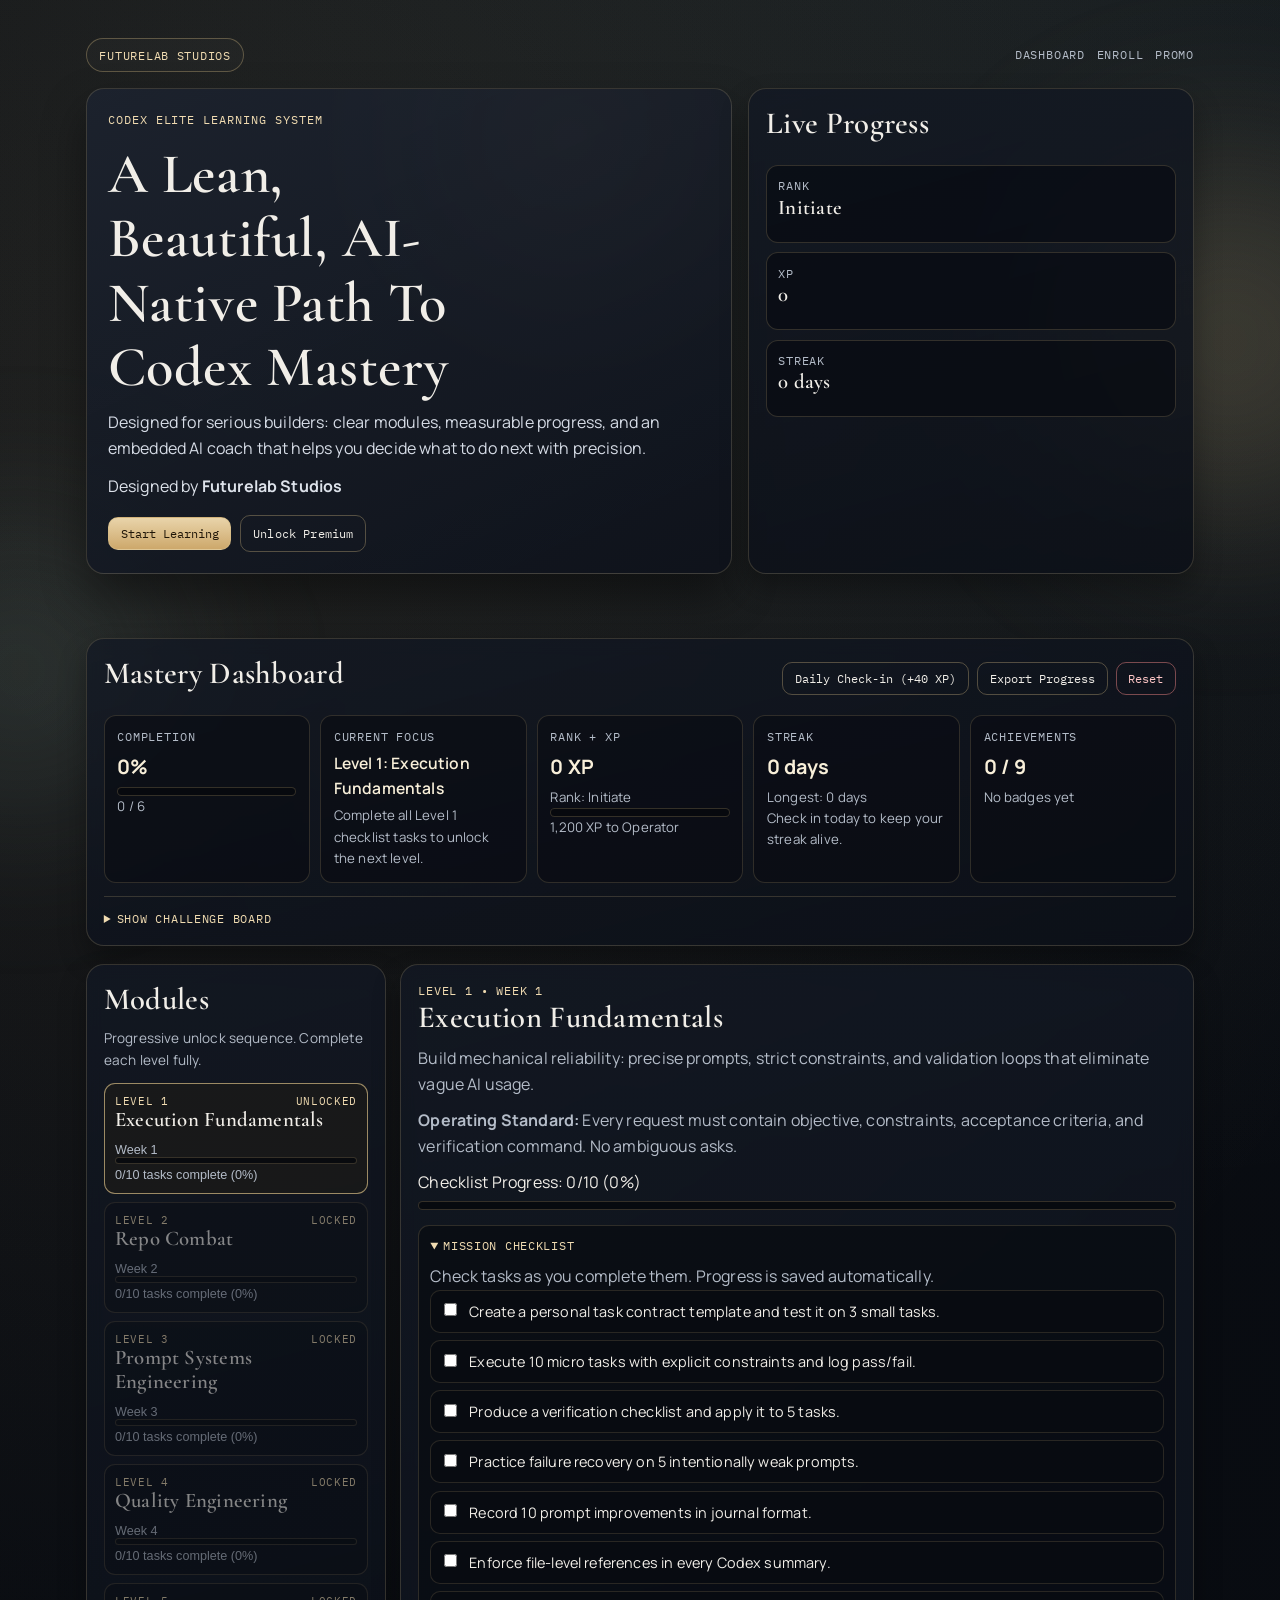
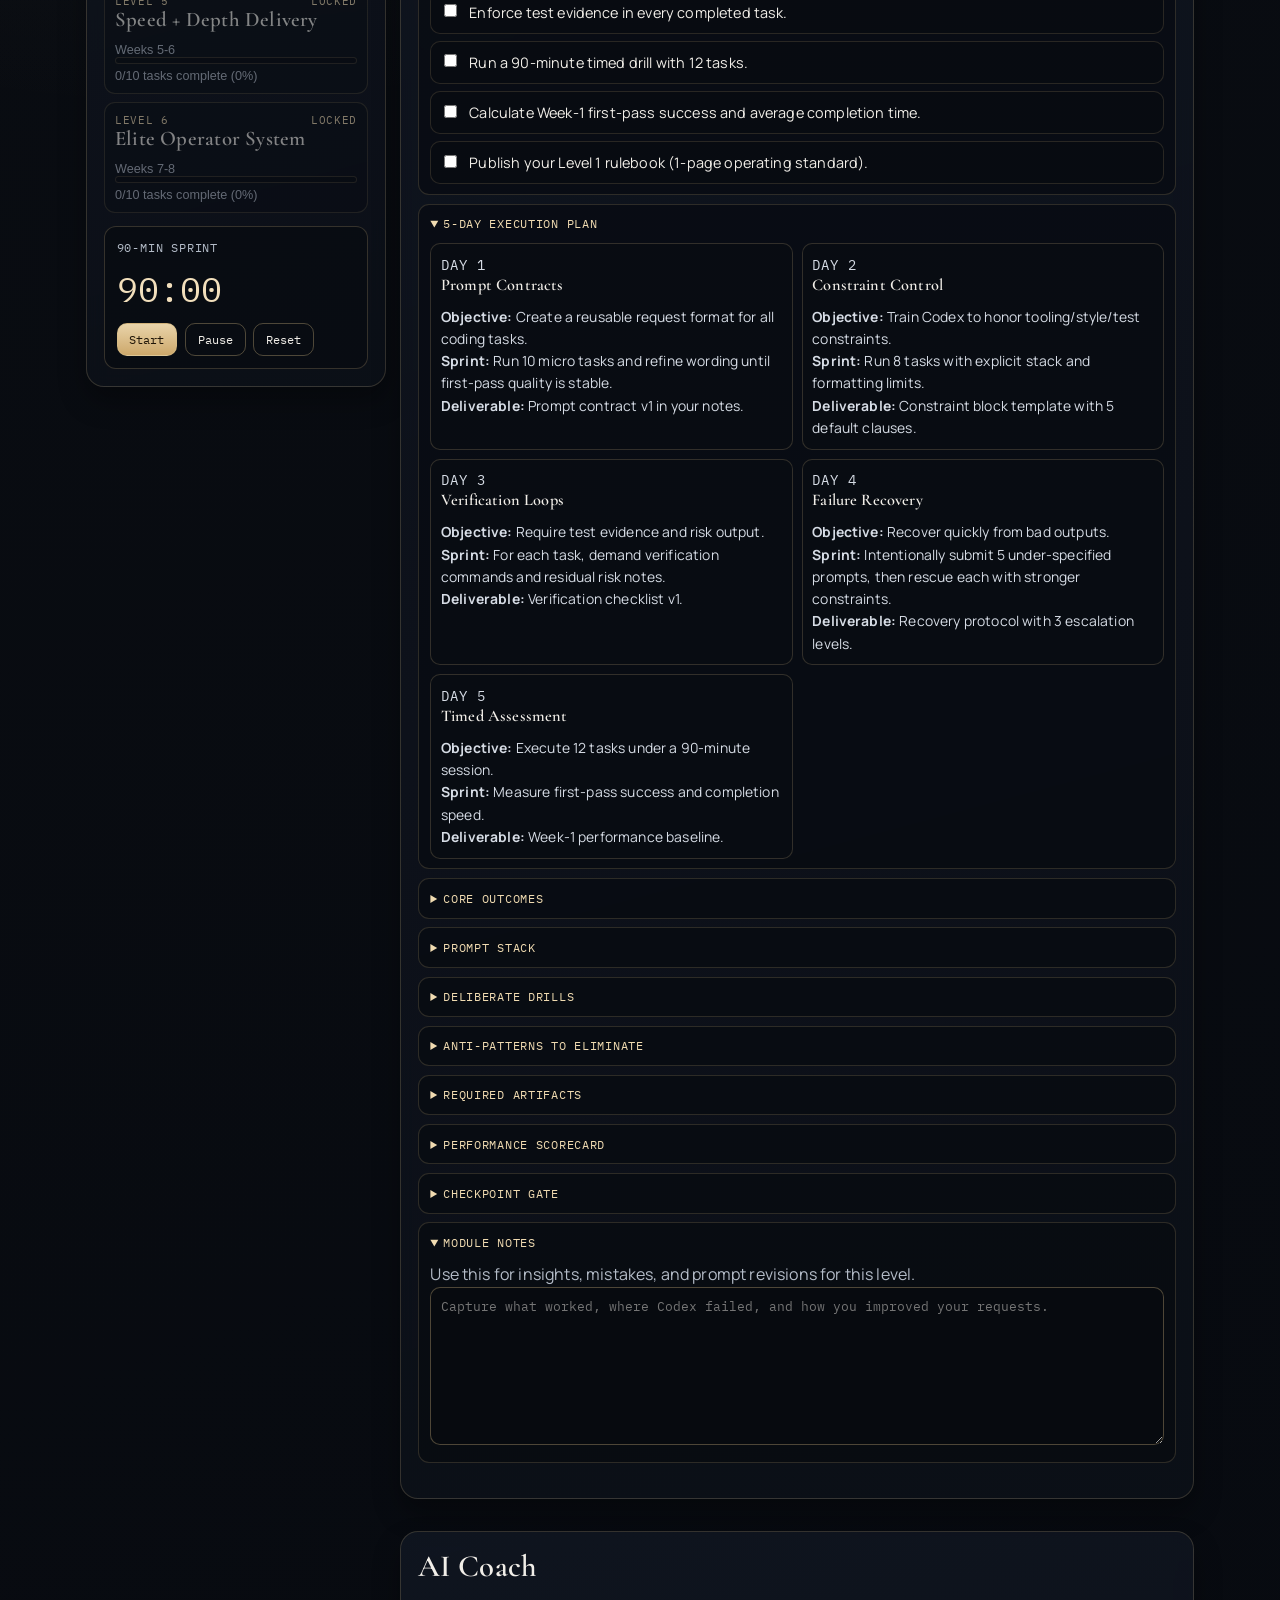
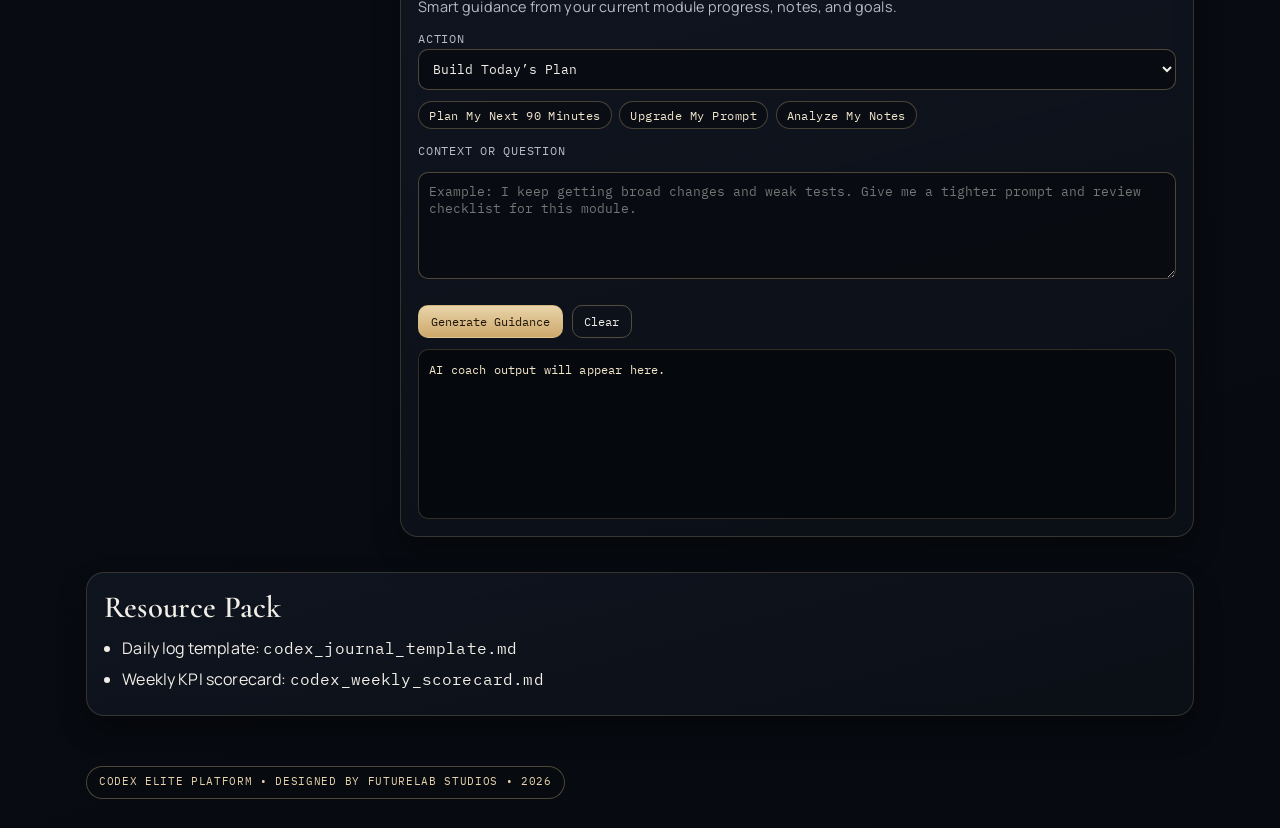
==== commit 6fa0a206: "Simplify premium UI and add AI coach via Netlify function" ====
--- a/index.html
+++ b/index.html
@@ -17,88 +17,74 @@
     <nav class="top-nav">
       <a class="brand" href="index.html">Futurelab Studios</a>
       <div class="nav-links">
-        <a href="#masteryDashboard">Dashboard</a>
+        <a href="#dashboard">Dashboard</a>
         <a href="payment.html">Enroll</a>
-        <a href="promo.html">Promo Kit</a>
+        <a href="promo.html">Promo</a>
       </div>
     </nav>
 
     <div class="hero-shell">
       <div class="hero-copy">
-        <p class="eyebrow">Codex Top 0.01% Track</p>
-        <h1>OpenAI Codex Elite Tutorial Platform</h1>
+        <p class="eyebrow">Codex Elite Learning System</p>
+        <h1>A Lean, Beautiful, AI-Native Path To Codex Mastery</h1>
         <p class="lead">
-          A complete execution system to make you an elite Codex operator. Every module is interactive,
-          progressive, and benchmarked with real performance gates.
+          Designed for serious builders: clear modules, measurable progress, and an embedded AI coach that helps you
+          decide what to do next with precision.
         </p>
         <p class="hero-brandline">Designed by <strong>Futurelab Studios</strong></p>
-
         <div class="hero-cta-row">
-          <button id="startTrackBtn" class="btn" type="button">Start Mastery Track</button>
-          <a class="btn btn-ghost" href="payment.html">Get Premium Access</a>
-        </div>
-
+          <button id="startTrackBtn" class="btn" type="button">Start Learning</button>
+          <a class="btn btn-ghost" href="payment.html">Unlock Premium</a>
+        </div>
+      </div>
+
+      <aside class="panel hero-side">
+        <h2>Live Progress</h2>
         <div class="hero-statline">
           <article>
-            <p>Operator Rank</p>
+            <p>Rank</p>
             <h3 id="heroRank">Initiate</h3>
           </article>
           <article>
-            <p>Total XP</p>
+            <p>XP</p>
             <h3 id="heroXp">0</h3>
           </article>
           <article>
-            <p>Current Streak</p>
+            <p>Streak</p>
             <h3 id="heroStreak">0 days</h3>
           </article>
         </div>
-      </div>
-
-      <aside class="hero-side panel">
-        <h2>Elite Sprint Protocol</h2>
-        <p class="module-hint">This platform is structured as a competitive training ladder, not a static tutorial.</p>
-        <ul>
-          <li>6 progressive modules with lock/unlock gates</li>
-          <li>XP, streak, and badge system for daily momentum</li>
-          <li>Detailed drills, artifacts, and checkpoint standards</li>
-          <li>Production-grade prompt stacks for real repos</li>
-        </ul>
-        <a class="btn" href="payment.html">Activate Full Program</a>
       </aside>
     </div>
   </header>
 
   <main class="wrap">
-    <section id="masteryDashboard" class="panel dashboard">
+    <section id="dashboard" class="panel dashboard compact-dashboard">
       <div class="dashboard-header">
         <h2>Mastery Dashboard</h2>
         <div class="dashboard-actions">
-          <button id="exportProgressBtn" class="btn btn-ghost" type="button">Export Progress JSON</button>
-          <button id="resetProgressBtn" class="btn btn-danger" type="button">Reset Progress</button>
+          <button id="dailyCheckInBtn" class="btn btn-ghost" type="button">Daily Check-in (+40 XP)</button>
+          <button id="exportProgressBtn" class="btn btn-ghost" type="button">Export Progress</button>
+          <button id="resetProgressBtn" class="btn btn-danger" type="button">Reset</button>
         </div>
       </div>
 
       <div class="dashboard-grid">
         <article class="metric-card">
-          <p class="metric-label">Overall Completion</p>
+          <p class="metric-label">Completion</p>
           <p id="overallPercent" class="metric-value">0%</p>
           <div class="meter"><span id="overallBar"></span></div>
-        </article>
-
-        <article class="metric-card">
-          <p class="metric-label">Modules Completed</p>
-          <p id="modulesDone" class="metric-value">0 / 6</p>
-          <p class="metric-sub">A module counts only at 100% checklist completion.</p>
+          <p id="modulesDone" class="metric-sub">0 / 6 modules complete</p>
         </article>
 
         <article class="metric-card">
           <p class="metric-label">Current Focus</p>
           <p id="currentFocus" class="metric-value small">Level 1</p>
-          <p id="nextRequirement" class="metric-sub">Complete all Level 1 tasks to unlock Level 2.</p>
-        </article>
-
-        <article class="metric-card">
-          <p class="metric-label">XP + Rank</p>
+          <p id="nextRequirement" class="metric-sub">Complete Level 1 to unlock Level 2.</p>
+        </article>
+
+        <article class="metric-card">
+          <p class="metric-label">Rank + XP</p>
           <p id="xpValue" class="metric-value">0 XP</p>
           <p id="rankName" class="metric-sub">Rank: Initiate</p>
           <div class="meter"><span id="rankBar"></span></div>
@@ -106,98 +92,108 @@
         </article>
 
         <article class="metric-card">
-          <p class="metric-label">Streak Engine</p>
+          <p class="metric-label">Streak</p>
           <p id="streakDays" class="metric-value">0 days</p>
           <p id="longestStreak" class="metric-sub">Longest: 0 days</p>
-          <button id="dailyCheckInBtn" class="btn btn-ghost" type="button">Daily Check-in (+40 XP)</button>
-          <p id="dailyCheckInStatus" class="metric-sub">Check in today to keep your streak alive.</p>
-        </article>
-
-        <article class="metric-card">
-          <p class="metric-label">Badges Unlocked</p>
-          <p id="badgeCount" class="metric-value">0 / 8</p>
+          <p id="dailyCheckInStatus" class="metric-sub">Check in today to keep momentum.</p>
+        </article>
+
+        <article class="metric-card">
+          <p class="metric-label">Achievements</p>
+          <p id="badgeCount" class="metric-value">0 / 9</p>
           <p id="badgePreview" class="metric-sub">No badges yet</p>
         </article>
       </div>
+
+      <details class="minimal-details">
+        <summary>Show Challenge Board</summary>
+        <div class="gamification-grid">
+          <article>
+            <h3>Weekly Challenges</h3>
+            <div id="challengeList" class="challenge-list"></div>
+          </article>
+          <article>
+            <h3>Achievement Board</h3>
+            <div id="achievementsGrid" class="achievement-grid"></div>
+          </article>
+        </div>
+      </details>
     </section>
 
-    <section class="panel gamification-panel">
-      <h2>Gamification Arena</h2>
-      <div class="gamification-grid">
-        <article>
-          <h3>Weekly Challenges</h3>
-          <div id="challengeList" class="challenge-list"></div>
-        </article>
-        <article>
-          <h3>Achievement Board</h3>
-          <div id="achievementsGrid" class="achievement-grid"></div>
-        </article>
-      </div>
-    </section>
-
-    <section class="mastery-lab">
+    <section class="learning-layout">
       <aside class="panel module-sidebar">
         <h2>Modules</h2>
-        <p class="module-hint">Complete levels in sequence. Locked modules unlock automatically.</p>
+        <p class="module-hint">Progressive unlock sequence. Complete each level fully.</p>
         <div id="moduleList" class="module-list"></div>
+
+        <div class="timer-box">
+          <p class="metric-label">90-Min Sprint</p>
+          <p id="timerDisplay" class="timer-display">90:00</p>
+          <div class="timer-controls">
+            <button id="startTimerBtn" class="btn" type="button">Start</button>
+            <button id="pauseTimerBtn" class="btn btn-ghost" type="button">Pause</button>
+            <button id="resetTimerBtn" class="btn btn-ghost" type="button">Reset</button>
+          </div>
+        </div>
       </aside>
 
-      <section class="panel module-detail">
-        <div id="moduleContent"></div>
-      </section>
+      <div class="learning-main">
+        <section class="panel module-detail">
+          <div id="moduleContent"></div>
+        </section>
+
+        <section class="panel ai-coach-panel">
+          <div class="section-head">
+            <h2>AI Coach</h2>
+            <p>Smart guidance from your current module progress, notes, and goals.</p>
+          </div>
+
+          <div class="ai-controls">
+            <label>
+              Action
+              <select id="aiAction">
+                <option value="daily_plan">Build Today’s Plan</option>
+                <option value="explain_module">Explain Current Module</option>
+                <option value="improve_prompt">Improve My Prompt</option>
+                <option value="review_notes">Review My Notes</option>
+              </select>
+            </label>
+          </div>
+
+          <div class="ai-chips">
+            <button class="chip-btn" data-ai-action="daily_plan" type="button">Plan My Next 90 Minutes</button>
+            <button class="chip-btn" data-ai-action="improve_prompt" type="button">Upgrade My Prompt</button>
+            <button class="chip-btn" data-ai-action="review_notes" type="button">Analyze My Notes</button>
+          </div>
+
+          <label class="ai-input-wrap" for="aiInput">Context or question</label>
+          <textarea
+            id="aiInput"
+            rows="5"
+            placeholder="Example: I keep getting broad changes and weak tests. Give me a tighter prompt and review checklist for this module."
+          ></textarea>
+
+          <div class="hero-cta-row">
+            <button id="aiRunBtn" class="btn" type="button">Generate Guidance</button>
+            <button id="aiClearBtn" class="btn btn-ghost" type="button">Clear</button>
+          </div>
+
+          <pre id="aiOutput" class="ai-output">AI coach output will appear here.</pre>
+        </section>
+      </div>
     </section>
 
-    <section class="panel timer-panel">
-      <h2>90-Minute Daily Sprint Timer</h2>
-      <p class="timer-help">Use this protocol: 20 min micro reps, 40 min build, 20 min review, 10 min journal.</p>
-      <div class="timer-box">
-        <p id="timerDisplay" class="timer-display">90:00</p>
-        <div class="timer-controls">
-          <button id="startTimerBtn" class="btn" type="button">Start</button>
-          <button id="pauseTimerBtn" class="btn btn-ghost" type="button">Pause</button>
-          <button id="resetTimerBtn" class="btn btn-ghost" type="button">Reset</button>
-        </div>
-      </div>
-    </section>
-
-    <section class="panel advert-panel">
-      <h2>Why This Course Wins</h2>
-      <p>
-        This system is designed by <strong>Futurelab Studios</strong> for operators who want measurable advantage,
-        not generic AI tips.
-      </p>
-      <div class="ad-points">
-        <article>
-          <h3>Real-World Execution</h3>
-          <p>Train directly on production-style workflows: bug fixes, reviews, feature sprints, and migrations.</p>
-        </article>
-        <article>
-          <h3>Competitive Progression</h3>
-          <p>XP ranks, challenge loops, and streak systems keep momentum high and skill growth visible.</p>
-        </article>
-        <article>
-          <h3>Monetizable Skill Stack</h3>
-          <p>Build a portfolio-ready Codex operating manual you can use in freelance, startup, or team leadership work.</p>
-        </article>
-      </div>
-      <div class="hero-cta-row">
-        <a class="btn" href="payment.html">Enroll Now</a>
-        <a class="btn btn-ghost" href="promo.html">Launch Promo Campaign</a>
-      </div>
-    </section>
-
-    <section class="panel">
+    <section class="panel minimal-footer-panel">
       <h2>Resource Pack</h2>
       <ul>
         <li>Daily log template: <code>codex_journal_template.md</code></li>
         <li>Weekly KPI scorecard: <code>codex_weekly_scorecard.md</code></li>
       </ul>
-      <p>Use these every day. Top-tier usage comes from systems and tracking, not random prompting.</p>
     </section>
   </main>
 
   <footer class="site-footer wrap">
-    <p>Codex Elite Tutorial Platform • Designed by Futurelab Studios • 2026</p>
+    <p>Codex Elite Platform • Designed by Futurelab Studios • 2026</p>
   </footer>
 
   <script src="app.js"></script>
--- a/styles.css
+++ b/styles.css
@@ -1,21 +1,21 @@
 :root {
-  --bg: #090b10;
-  --bg-soft: #0f141b;
-  --surface: rgba(20, 24, 32, 0.78);
-  --surface-strong: rgba(24, 30, 40, 0.92);
-  --text: #f3efe6;
-  --muted: #b0b7c4;
-  --line: rgba(223, 197, 143, 0.2);
-  --line-strong: rgba(223, 197, 143, 0.38);
-  --accent: #dfc58f;
-  --accent-bright: #f4deb2;
-  --accent-cool: #8dc0b8;
-  --danger: #ff8f8f;
-  --max: 1160px;
-  --radius: 22px;
-  --radius-sm: 14px;
-  --shadow-xl: 0 24px 50px rgba(0, 0, 0, 0.48);
-  --shadow-md: 0 14px 32px rgba(0, 0, 0, 0.34);
+  --bg: #0b0d12;
+  --bg-soft: #121722;
+  --panel: rgba(18, 24, 36, 0.76);
+  --panel-strong: rgba(20, 27, 40, 0.9);
+  --text: #f1eee8;
+  --muted: #b4bcc8;
+  --line: rgba(214, 188, 133, 0.2);
+  --line-strong: rgba(214, 188, 133, 0.34);
+  --gold: #d6bc85;
+  --gold-bright: #f0dbb1;
+  --mint: #9fc8be;
+  --danger: #ff8c8c;
+  --radius: 18px;
+  --radius-sm: 12px;
+  --max: 1140px;
+  --shadow-lg: 0 22px 44px rgba(0, 0, 0, 0.42);
+  --shadow-md: 0 14px 28px rgba(0, 0, 0, 0.32);
 }
 
 * {
@@ -30,14 +30,14 @@
 
 body {
   font-family: "Manrope", sans-serif;
-  line-height: 1.62;
+  line-height: 1.6;
   color: var(--text);
   background:
-    radial-gradient(circle at 12% 10%, rgba(223, 197, 143, 0.12), transparent 34%),
-    radial-gradient(circle at 86% -6%, rgba(141, 192, 184, 0.1), transparent 36%),
-    linear-gradient(165deg, #0b0d12 0%, #07090d 100%);
+    radial-gradient(circle at 15% 10%, rgba(214, 188, 133, 0.1), transparent 35%),
+    radial-gradient(circle at 86% -8%, rgba(159, 200, 190, 0.1), transparent 34%),
+    linear-gradient(160deg, #0a0d12 0%, #070a10 100%);
+  letter-spacing: 0.01em;
   overflow-x: hidden;
-  letter-spacing: 0.01em;
 }
 
 body::before {
@@ -45,77 +45,77 @@
   position: fixed;
   inset: 0;
   pointer-events: none;
-  background-image: linear-gradient(rgba(255, 255, 255, 0.018) 1px, transparent 1px),
-    linear-gradient(90deg, rgba(255, 255, 255, 0.018) 1px, transparent 1px);
-  background-size: 44px 44px;
-  opacity: 0.28;
   z-index: -2;
+  opacity: 0.18;
+  background-image:
+    linear-gradient(rgba(255, 255, 255, 0.015) 1px, transparent 1px),
+    linear-gradient(90deg, rgba(255, 255, 255, 0.015) 1px, transparent 1px);
+  background-size: 42px 42px;
 }
 
 .bg-shape {
   position: fixed;
   border-radius: 999px;
-  filter: blur(80px);
+  filter: blur(90px);
   pointer-events: none;
   z-index: -1;
 }
 
 .bg-shape-a {
-  width: 340px;
-  height: 340px;
-  right: -120px;
-  top: 16%;
-  background: rgba(223, 197, 143, 0.22);
+  width: 360px;
+  height: 360px;
+  right: -130px;
+  top: 18%;
+  background: rgba(214, 188, 133, 0.2);
 }
 
 .bg-shape-b {
-  width: 300px;
-  height: 300px;
-  left: -130px;
-  bottom: 12%;
-  background: rgba(141, 192, 184, 0.16);
+  width: 280px;
+  height: 280px;
+  left: -120px;
+  bottom: 10%;
+  background: rgba(159, 200, 190, 0.15);
 }
 
 .wrap {
   width: min(var(--max), 100%);
   margin: 0 auto;
-  padding: 2.1rem 1.15rem;
+  padding: 2rem 1rem;
 }
 
 .hero {
-  padding-top: 2.8rem;
-  animation: fade-up 0.65s ease-out;
+  padding-top: 2.4rem;
 }
 
 .hero.compact {
-  padding-top: 2.1rem;
+  padding-top: 1.8rem;
 }
 
 .top-nav {
   display: flex;
+  justify-content: space-between;
   align-items: center;
-  justify-content: space-between;
-  gap: 1rem;
-  margin-bottom: 1.1rem;
+  gap: 0.8rem;
+  margin-bottom: 1rem;
 }
 
 .brand {
-  font-family: "IBM Plex Mono", monospace;
-  color: var(--accent-bright);
   text-decoration: none;
+  color: var(--gold-bright);
   border: 1px solid var(--line-strong);
   border-radius: 999px;
-  padding: 0.42rem 0.84rem;
-  font-size: 0.78rem;
-  letter-spacing: 0.05em;
+  padding: 0.4rem 0.78rem;
+  font-family: "IBM Plex Mono", monospace;
+  font-size: 0.75rem;
+  letter-spacing: 0.06em;
   text-transform: uppercase;
   background: rgba(255, 255, 255, 0.02);
 }
 
 .nav-links {
   display: flex;
+  gap: 0.72rem;
   align-items: center;
-  gap: 0.72rem;
   flex-wrap: wrap;
 }
 
@@ -123,83 +123,69 @@
   text-decoration: none;
   color: var(--muted);
   font-family: "IBM Plex Mono", monospace;
-  font-size: 0.74rem;
-  text-transform: uppercase;
-  letter-spacing: 0.08em;
-  padding: 0.2rem 0.24rem;
+  font-size: 0.72rem;
+  letter-spacing: 0.07em;
+  text-transform: uppercase;
   border-bottom: 1px solid transparent;
   transition: color 0.2s ease, border-color 0.2s ease;
 }
 
 .nav-links a:hover {
-  color: var(--accent-bright);
-  border-color: rgba(223, 197, 143, 0.55);
+  color: var(--gold-bright);
+  border-color: rgba(214, 188, 133, 0.5);
 }
 
 .hero-shell {
   display: grid;
-  grid-template-columns: 1.55fr minmax(280px, 1fr);
-  gap: 1.05rem;
-  align-items: stretch;
+  grid-template-columns: 1.45fr minmax(290px, 1fr);
+  gap: 1rem;
 }
 
 .hero-copy {
   border: 1px solid var(--line);
   border-radius: var(--radius);
   background:
-    linear-gradient(145deg, rgba(28, 34, 44, 0.88), rgba(13, 16, 23, 0.9)),
-    radial-gradient(circle at 75% 14%, rgba(223, 197, 143, 0.24), transparent 42%);
-  padding: 1.45rem;
-  box-shadow: var(--shadow-xl);
-  position: relative;
-  overflow: hidden;
-}
-
-.hero-copy::after {
-  content: "";
-  position: absolute;
-  inset: 0;
-  border-radius: inherit;
-  border: 1px solid rgba(255, 255, 255, 0.03);
-  pointer-events: none;
+    linear-gradient(155deg, rgba(28, 35, 48, 0.85), rgba(14, 18, 27, 0.92)),
+    radial-gradient(circle at 75% 10%, rgba(214, 188, 133, 0.22), transparent 40%);
+  padding: 1.3rem;
+  box-shadow: var(--shadow-lg);
 }
 
 .eyebrow {
-  margin: 0 0 0.95rem;
-  font-family: "IBM Plex Mono", monospace;
-  color: var(--accent-bright);
-  text-transform: uppercase;
-  letter-spacing: 0.09em;
-  font-size: 0.78rem;
+  margin: 0 0 0.8rem;
+  color: var(--gold-bright);
+  font-family: "IBM Plex Mono", monospace;
+  font-size: 0.75rem;
+  letter-spacing: 0.08em;
+  text-transform: uppercase;
 }
 
 h1,
 h2,
 h3,
 h4 {
-  margin: 0 0 0.72rem;
-  line-height: 1.14;
+  margin: 0 0 0.7rem;
   font-family: "Cormorant Garamond", serif;
   font-weight: 600;
+  line-height: 1.14;
   letter-spacing: 0.01em;
 }
 
 h1 {
-  font-size: clamp(2.3rem, 4.6vw, 4.2rem);
+  font-size: clamp(2.2rem, 4.4vw, 3.9rem);
   max-width: 14ch;
 }
 
 h2 {
-  font-size: clamp(1.5rem, 2.4vw, 2.35rem);
-  margin-bottom: 0.92rem;
+  font-size: clamp(1.45rem, 2.4vw, 2.2rem);
 }
 
 h3 {
-  font-size: 1.36rem;
+  font-size: 1.3rem;
 }
 
 h4 {
-  font-size: 1.05rem;
+  font-size: 1.02rem;
 }
 
 p {
@@ -207,307 +193,287 @@
 }
 
 .lead {
+  color: #d6dce6;
   max-width: 66ch;
-  color: #d4d9e3;
-  font-size: 1.03rem;
 }
 
 .hero-brandline {
-  margin-top: 0.92rem;
-  color: #dde1ea;
+  margin-top: 0.8rem;
+  color: #dde2ea;
 }
 
 .hero-cta-row {
   display: flex;
-  gap: 0.62rem;
   align-items: center;
+  gap: 0.55rem;
   flex-wrap: wrap;
-  margin-top: 1.08rem;
+  margin-top: 0.95rem;
+}
+
+.hero-side {
+  display: flex;
+  flex-direction: column;
+  gap: 0.8rem;
 }
 
 .hero-statline {
-  margin-top: 1.1rem;
-  display: grid;
-  grid-template-columns: repeat(3, minmax(0, 1fr));
-  gap: 0.62rem;
+  display: grid;
+  grid-template-columns: 1fr;
+  gap: 0.6rem;
 }
 
 .hero-statline article {
   border: 1px solid var(--line);
-  border-radius: 14px;
-  background: rgba(11, 14, 20, 0.72);
-  padding: 0.72rem;
-  backdrop-filter: blur(8px);
+  border-radius: var(--radius-sm);
+  padding: 0.7rem;
+  background: rgba(9, 12, 18, 0.72);
 }
 
 .hero-statline p {
-  font-family: "IBM Plex Mono", monospace;
+  color: var(--muted);
   font-size: 0.72rem;
-  color: var(--muted);
-  text-transform: uppercase;
+  font-family: "IBM Plex Mono", monospace;
   letter-spacing: 0.07em;
-  margin-bottom: 0.22rem;
-}
-
-.hero-side {
-  display: flex;
-  flex-direction: column;
-  justify-content: space-between;
-}
-
-.hero-side ul {
-  padding-left: 1.2rem;
-  margin: 0;
-}
-
-.hero-side li {
-  margin-bottom: 0.42rem;
+  text-transform: uppercase;
 }
 
 .panel {
   border: 1px solid var(--line);
   border-radius: var(--radius);
-  background:
-    linear-gradient(170deg, rgba(20, 24, 32, 0.84), rgba(11, 14, 20, 0.92));
-  padding: 1.18rem;
+  padding: 1.05rem;
+  background: linear-gradient(165deg, var(--panel), rgba(12, 16, 24, 0.9));
+  backdrop-filter: blur(8px);
   box-shadow: var(--shadow-md);
-  backdrop-filter: blur(10px);
 }
 
 main section {
-  margin-bottom: 1.24rem;
-  animation: fade-up 0.64s ease-out;
+  margin-bottom: 1.1rem;
 }
 
 .dashboard-header {
   display: flex;
-  gap: 0.85rem;
   justify-content: space-between;
   align-items: center;
-  margin-bottom: 0.95rem;
+  gap: 0.8rem;
+  margin-bottom: 0.8rem;
 }
 
 .dashboard-actions {
   display: flex;
-  gap: 0.52rem;
+  gap: 0.5rem;
   flex-wrap: wrap;
 }
 
 .dashboard-grid {
   display: grid;
-  grid-template-columns: repeat(3, minmax(0, 1fr));
-  gap: 0.82rem;
+  grid-template-columns: repeat(5, minmax(0, 1fr));
+  gap: 0.65rem;
 }
 
 .metric-card {
-  border: 1px solid rgba(223, 197, 143, 0.18);
+  border: 1px solid rgba(214, 188, 133, 0.18);
   border-radius: var(--radius-sm);
-  background: rgba(8, 11, 16, 0.56);
-  padding: 0.92rem;
-  transition: transform 0.2s ease, border-color 0.2s ease;
-}
-
-.metric-card:hover {
-  transform: translateY(-2px);
-  border-color: rgba(223, 197, 143, 0.34);
+  background: rgba(9, 12, 18, 0.58);
+  padding: 0.78rem;
 }
 
 .metric-label {
   color: var(--muted);
-  font-size: 0.75rem;
-  font-family: "IBM Plex Mono", monospace;
-  text-transform: uppercase;
-  letter-spacing: 0.08em;
-  margin-bottom: 0.32rem;
+  font-size: 0.72rem;
+  font-family: "IBM Plex Mono", monospace;
+  letter-spacing: 0.07em;
+  text-transform: uppercase;
+  margin-bottom: 0.25rem;
 }
 
 .metric-value {
-  font-size: 1.42rem;
+  color: #f8efd9;
+  font-size: 1.24rem;
   font-weight: 700;
-  margin-bottom: 0.32rem;
-  color: #faf4e6;
+  margin-bottom: 0.28rem;
 }
 
 .metric-value.small {
-  font-size: 1rem;
+  font-size: 0.98rem;
   font-weight: 600;
 }
 
 .metric-sub {
   color: var(--muted);
-  font-size: 0.86rem;
+  font-size: 0.83rem;
 }
 
 .btn {
-  border: 1px solid rgba(223, 197, 143, 0.5);
-  background: linear-gradient(180deg, #efd7a6, #c9a86e);
-  color: #241a0a;
-  border-radius: 11px;
-  padding: 0.54rem 0.8rem;
-  font-family: "IBM Plex Mono", monospace;
-  font-size: 0.78rem;
+  border: 1px solid rgba(214, 188, 133, 0.55);
+  background: linear-gradient(180deg, #e9d4aa, #cda86b);
+  color: #201608;
+  border-radius: 10px;
+  padding: 0.5rem 0.74rem;
+  font-size: 0.76rem;
+  font-family: "IBM Plex Mono", monospace;
   text-decoration: none;
   cursor: pointer;
   display: inline-flex;
   align-items: center;
   justify-content: center;
-  transition: transform 0.18s ease, box-shadow 0.2s ease, filter 0.2s ease;
-  box-shadow: inset 0 1px 0 rgba(255, 255, 255, 0.4);
+  transition: transform 0.18s ease, filter 0.2s ease;
 }
 
 .btn:hover {
+  transform: translateY(-1px);
   filter: brightness(1.03);
-  transform: translateY(-1px);
-  box-shadow: 0 10px 22px rgba(0, 0, 0, 0.33), inset 0 1px 0 rgba(255, 255, 255, 0.45);
-}
-
-.btn:active {
-  transform: translateY(0);
 }
 
 .btn:disabled {
-  opacity: 0.58;
+  opacity: 0.6;
   cursor: not-allowed;
-  transform: none;
 }
 
 .btn-ghost {
   background: transparent;
   border-color: var(--line-strong);
-  color: #efe4cc;
-  box-shadow: none;
+  color: var(--text);
 }
 
 .btn-danger {
+  border-color: rgba(255, 140, 140, 0.45);
+  color: #ffc7c7;
   background: transparent;
-  border-color: rgba(255, 143, 143, 0.45);
-  color: #ffc4c4;
 }
 
 .meter {
   width: 100%;
-  height: 10px;
+  height: 9px;
   border-radius: 999px;
-  border: 1px solid rgba(223, 197, 143, 0.24);
-  background: rgba(7, 10, 14, 0.84);
+  border: 1px solid rgba(214, 188, 133, 0.22);
+  background: rgba(7, 10, 14, 0.88);
   overflow: hidden;
 }
 
 .meter.small {
-  height: 8px;
+  height: 7px;
 }
 
 .meter span {
   display: block;
   height: 100%;
   width: 0;
-  background: linear-gradient(90deg, #e6cb96, #a0c7bf);
-  transition: width 0.28s ease;
+  background: linear-gradient(90deg, var(--gold), var(--mint));
+  transition: width 0.25s ease;
+}
+
+.minimal-details {
+  margin-top: 0.85rem;
+  border-top: 1px solid rgba(214, 188, 133, 0.2);
+  padding-top: 0.75rem;
+}
+
+.minimal-details summary {
+  cursor: pointer;
+  color: var(--gold-bright);
+  font-family: "IBM Plex Mono", monospace;
+  font-size: 0.76rem;
+  letter-spacing: 0.06em;
+  text-transform: uppercase;
 }
 
 .gamification-grid {
+  margin-top: 0.8rem;
   display: grid;
   grid-template-columns: 1fr 1fr;
-  gap: 0.8rem;
+  gap: 0.7rem;
 }
 
 .challenge-list,
 .achievement-grid {
   display: grid;
-  gap: 0.64rem;
+  gap: 0.56rem;
 }
 
 .challenge-card,
 .achievement-card {
   border: 1px solid var(--line);
-  border-radius: 13px;
-  padding: 0.78rem;
-  background: rgba(8, 12, 18, 0.58);
+  border-radius: 10px;
+  padding: 0.66rem;
+  background: rgba(10, 13, 19, 0.66);
 }
 
 .challenge-head {
   display: flex;
   justify-content: space-between;
-  gap: 0.6rem;
+  gap: 0.5rem;
   align-items: center;
 }
 
-.challenge-card p {
-  color: #d7dee9;
-  font-size: 0.88rem;
-  margin-bottom: 0.42rem;
-}
-
+.challenge-card p,
 .achievement-card p {
-  color: #d7dee9;
-  font-size: 0.88rem;
+  color: #d7dce5;
+  font-size: 0.84rem;
+  margin-bottom: 0.35rem;
 }
 
 .achievement-card.unlocked {
-  border-color: rgba(223, 197, 143, 0.56);
-  background: linear-gradient(160deg, rgba(34, 31, 22, 0.74), rgba(11, 14, 20, 0.92));
-}
-
-.achievement-card.locked {
-  opacity: 0.72;
+  border-color: rgba(214, 188, 133, 0.5);
+  background: rgba(36, 30, 20, 0.4);
 }
 
 .achievement-state {
-  margin-top: 0.45rem;
-  font-family: "IBM Plex Mono", monospace;
-  font-size: 0.72rem;
-  color: var(--accent-bright);
-  text-transform: uppercase;
-  letter-spacing: 0.06em;
-}
-
-.mastery-lab {
-  display: grid;
-  grid-template-columns: 320px minmax(0, 1fr);
-  gap: 1rem;
+  margin-top: 0.35rem;
+  color: var(--gold-bright);
+  font-family: "IBM Plex Mono", monospace;
+  font-size: 0.7rem;
+  letter-spacing: 0.05em;
+  text-transform: uppercase;
+}
+
+.learning-layout {
+  display: grid;
+  grid-template-columns: 300px minmax(0, 1fr);
+  gap: 0.9rem;
 }
 
 .module-sidebar {
   position: sticky;
   top: 1rem;
-  height: fit-content;
+  align-self: start;
 }
 
 .module-hint {
   color: var(--muted);
-  font-size: 0.9rem;
+  font-size: 0.85rem;
+  margin-bottom: 0.7rem;
+}
+
+.module-list {
+  display: grid;
+  gap: 0.52rem;
   margin-bottom: 0.8rem;
-}
-
-.module-list {
-  display: grid;
-  gap: 0.62rem;
 }
 
 .module-item {
   width: 100%;
   text-align: left;
-  border: 1px solid rgba(223, 197, 143, 0.2);
-  border-radius: 14px;
-  background: rgba(10, 13, 18, 0.72);
+  border: 1px solid rgba(214, 188, 133, 0.22);
+  border-radius: 11px;
+  background: rgba(9, 12, 18, 0.68);
   color: var(--text);
-  padding: 0.74rem;
+  padding: 0.64rem;
   cursor: pointer;
-  transition: border-color 0.2s ease, transform 0.16s ease, background 0.2s ease;
+  transition: border-color 0.2s ease, transform 0.15s ease;
 }
 
 .module-item:hover {
-  border-color: rgba(223, 197, 143, 0.46);
+  border-color: rgba(214, 188, 133, 0.5);
   transform: translateY(-1px);
 }
 
 .module-item.selected {
-  border-color: rgba(223, 197, 143, 0.68);
-  background: linear-gradient(170deg, rgba(39, 35, 24, 0.55), rgba(10, 13, 18, 0.92));
+  border-color: rgba(214, 188, 133, 0.7);
+  background: rgba(35, 30, 22, 0.44);
 }
 
 .module-item.locked {
-  opacity: 0.54;
+  opacity: 0.52;
   cursor: not-allowed;
 }
 
@@ -515,96 +481,128 @@
   display: flex;
   justify-content: space-between;
   gap: 0.5rem;
+  color: var(--gold-bright);
+  font-family: "IBM Plex Mono", monospace;
+  font-size: 0.7rem;
+  letter-spacing: 0.06em;
+  text-transform: uppercase;
+}
+
+.module-item-meta {
+  color: var(--muted);
+  font-size: 0.79rem;
+  margin-top: 0.28rem;
+}
+
+.learning-main {
+  display: grid;
+  gap: 0.9rem;
+}
+
+.module-detail {
+  min-height: 560px;
+}
+
+.card-tag {
+  color: var(--gold-bright) !important;
+  font-family: "IBM Plex Mono", monospace;
+  font-size: 0.72rem;
+  letter-spacing: 0.07em;
+  text-transform: uppercase;
+}
+
+.module-header > p,
+.module-note {
+  color: var(--muted);
+}
+
+.module-standard {
+  margin-top: 0.65rem;
+}
+
+.module-progress-row {
+  margin-top: 0.7rem;
+}
+
+.module-progress-row > p {
+  margin-bottom: 0.3rem;
+}
+
+.module-section {
+  margin-top: 0.95rem;
+}
+
+.checkpoint-grid {
+  display: grid;
+  grid-template-columns: repeat(3, minmax(0, 1fr));
+  gap: 0.55rem;
+}
+
+.checkpoint-grid article {
+  border: 1px solid rgba(214, 188, 133, 0.18);
+  border-radius: 10px;
+  padding: 0.56rem;
+  background: rgba(9, 12, 18, 0.64);
+}
+
+.module-accordion {
+  border: 1px solid rgba(214, 188, 133, 0.18);
+  border-radius: 11px;
+  background: rgba(8, 11, 16, 0.6);
+  padding: 0.6rem 0.7rem;
+}
+
+.module-accordion + .module-accordion {
+  margin-top: 0.55rem;
+}
+
+.module-accordion summary {
+  cursor: pointer;
   font-family: "IBM Plex Mono", monospace;
   font-size: 0.75rem;
-  color: var(--accent-bright);
-  margin-bottom: 0.3rem;
-  letter-spacing: 0.05em;
-  text-transform: uppercase;
-}
-
-.module-item-meta {
-  margin-top: 0.36rem;
-  color: var(--muted);
-  font-size: 0.81rem;
-}
-
-.module-detail {
-  min-height: 620px;
-}
-
-.module-header > p {
-  color: var(--muted);
-}
-
-.card-tag {
-  color: var(--accent-bright) !important;
-  text-transform: uppercase;
-  letter-spacing: 0.07em;
-  font-family: "IBM Plex Mono", monospace;
-  font-size: 0.76rem;
-  margin-bottom: 0.56rem;
-}
-
-.module-standard {
-  margin-top: 0.72rem;
-}
-
-.module-progress-row {
-  margin-top: 0.78rem;
-}
-
-.module-progress-row > p {
-  margin-bottom: 0.36rem;
-}
-
-.module-section {
-  margin-top: 1.08rem;
-  border-top: 1px solid rgba(223, 197, 143, 0.17);
-  padding-top: 0.95rem;
-}
-
-.module-note {
-  color: var(--muted);
-  font-size: 0.9rem;
+  letter-spacing: 0.06em;
+  color: var(--gold-bright);
+  text-transform: uppercase;
+}
+
+.module-accordion-content {
+  margin-top: 0.6rem;
 }
 
 .week-grid {
   display: grid;
-  grid-template-columns: repeat(2, minmax(0, 1fr));
-  gap: 0.72rem;
+  grid-template-columns: 1fr 1fr;
+  gap: 0.55rem;
 }
 
 .week-card {
   border: 1px solid var(--line);
-  border-radius: 13px;
-  padding: 0.76rem;
-  background: rgba(9, 12, 18, 0.56);
+  border-radius: 10px;
+  padding: 0.6rem;
+  background: rgba(10, 13, 19, 0.64);
 }
 
 .week-day {
   font-family: "IBM Plex Mono", monospace;
-  color: var(--accent-bright);
-  font-size: 0.78rem;
-  margin-bottom: 0.38rem;
-  text-transform: uppercase;
+  font-size: 0.7rem;
+  color: var(--gold-bright);
   letter-spacing: 0.07em;
+  text-transform: uppercase;
 }
 
 .week-card p {
-  color: #d8dfe8;
-  font-size: 0.92rem;
-  margin-bottom: 0.35rem;
+  font-size: 0.87rem;
+  color: #d6dce5;
 }
 
 ul,
 ol {
   margin: 0;
-  padding-left: 1.2rem;
+  padding-left: 1.15rem;
 }
 
 li {
-  margin-bottom: 0.42rem;
+  margin-bottom: 0.34rem;
 }
 
 .task-list {
@@ -612,64 +610,51 @@
   padding: 0;
   margin: 0;
   display: grid;
-  gap: 0.52rem;
+  gap: 0.45rem;
 }
 
 .task-list li {
   margin: 0;
-  border: 1px solid rgba(223, 197, 143, 0.18);
-  border-radius: 11px;
-  background: rgba(8, 11, 15, 0.58);
+  border: 1px solid rgba(214, 188, 133, 0.16);
+  border-radius: 10px;
+  background: rgba(9, 12, 18, 0.66);
 }
 
 .task-list label {
   display: flex;
-  gap: 0.58rem;
+  gap: 0.56rem;
   align-items: flex-start;
-  padding: 0.64rem;
+  padding: 0.56rem;
   cursor: pointer;
 }
 
 .task-list input[type="checkbox"] {
   margin-top: 0.22rem;
-  accent-color: #e8c98d;
+  accent-color: var(--gold);
 }
 
 .task-list span {
-  font-size: 0.93rem;
-}
-
-.checkpoint-grid {
-  display: grid;
-  grid-template-columns: repeat(3, minmax(0, 1fr));
-  gap: 0.72rem;
-}
-
-.checkpoint-grid article {
-  border: 1px solid var(--line);
-  border-radius: 12px;
-  padding: 0.74rem;
-  background: rgba(9, 12, 18, 0.54);
+  font-size: 0.9rem;
 }
 
 .prompt-list {
   display: grid;
-  gap: 0.74rem;
+  gap: 0.55rem;
 }
 
 .prompt {
-  border: 1px solid var(--line);
-  border-radius: 12px;
-  padding: 0.74rem;
-  background: rgba(9, 12, 18, 0.56);
+  border: 1px solid rgba(214, 188, 133, 0.18);
+  border-radius: 10px;
+  padding: 0.6rem;
+  background: rgba(9, 12, 18, 0.65);
 }
 
 .prompt-head {
   display: flex;
+  align-items: center;
   justify-content: space-between;
-  gap: 0.74rem;
-  align-items: center;
-  margin-bottom: 0.5rem;
+  gap: 0.5rem;
+  margin-bottom: 0.42rem;
 }
 
 code,
@@ -679,223 +664,220 @@
 
 pre {
   margin: 0;
-  border: 1px solid rgba(223, 197, 143, 0.3);
-  border-radius: 11px;
-  background: rgba(5, 8, 12, 0.95);
-  padding: 0.78rem;
-  color: #f7ecd4;
+  border: 1px solid rgba(214, 188, 133, 0.22);
+  border-radius: 10px;
+  background: rgba(6, 9, 13, 0.95);
+  color: #f4e6cb;
+  padding: 0.62rem;
+  font-size: 0.78rem;
   white-space: pre-wrap;
   word-break: break-word;
-  font-size: 0.8rem;
 }
 
 table {
   width: 100%;
   border-collapse: collapse;
-  font-size: 0.92rem;
+  font-size: 0.88rem;
 }
 
 th,
 td {
-  border-bottom: 1px solid rgba(223, 197, 143, 0.2);
+  border-bottom: 1px solid rgba(214, 188, 133, 0.2);
   text-align: left;
-  padding: 0.62rem 0.48rem;
+  padding: 0.52rem 0.42rem;
   vertical-align: top;
 }
 
 th {
-  color: var(--accent-bright);
-}
-
-.module-notes {
+  color: var(--gold-bright);
+}
+
+.module-notes,
+#aiInput,
+select {
   width: 100%;
   border: 1px solid var(--line-strong);
+  border-radius: 10px;
+  background: rgba(8, 11, 16, 0.8);
+  color: var(--text);
+  padding: 0.62rem;
+  font-family: "IBM Plex Mono", monospace;
+  font-size: 0.82rem;
+}
+
+.module-notes {
+  resize: vertical;
+}
+
+.ai-coach-panel {
+  display: grid;
+  gap: 0.7rem;
+}
+
+.section-head p {
+  color: var(--muted);
+  font-size: 0.9rem;
+}
+
+.ai-controls label,
+.ai-input-wrap {
+  display: block;
+  color: var(--muted);
+  font-size: 0.78rem;
+  font-family: "IBM Plex Mono", monospace;
+  letter-spacing: 0.06em;
+  text-transform: uppercase;
+}
+
+.ai-chips {
+  display: flex;
+  gap: 0.48rem;
+  flex-wrap: wrap;
+}
+
+.chip-btn {
+  border: 1px solid rgba(214, 188, 133, 0.3);
+  background: rgba(10, 13, 19, 0.72);
+  color: #f2e7ce;
+  border-radius: 999px;
+  font-family: "IBM Plex Mono", monospace;
+  font-size: 0.72rem;
+  letter-spacing: 0.04em;
+  padding: 0.36rem 0.62rem;
+  cursor: pointer;
+}
+
+.chip-btn:hover {
+  border-color: rgba(214, 188, 133, 0.55);
+}
+
+.ai-output {
+  min-height: 170px;
+  max-height: 430px;
+  overflow: auto;
+}
+
+.timer-box {
+  border: 1px solid rgba(214, 188, 133, 0.22);
   border-radius: 12px;
-  background: rgba(5, 8, 12, 0.86);
-  color: var(--text);
-  padding: 0.72rem;
-  font-family: "IBM Plex Mono", monospace;
-  font-size: 0.84rem;
-  resize: vertical;
-}
-
-.timer-help {
-  color: var(--muted);
-  margin-bottom: 0.8rem;
-}
-
-.timer-box {
-  border: 1px solid var(--line);
+  background: rgba(9, 12, 18, 0.66);
+  padding: 0.74rem;
+}
+
+.timer-display {
+  font-family: "IBM Plex Mono", monospace;
+  font-size: 2.2rem;
+  color: #f2dfbc;
+  margin-bottom: 0.35rem;
+}
+
+.timer-controls {
+  display: flex;
+  gap: 0.48rem;
+  flex-wrap: wrap;
+}
+
+.pricing-grid {
+  display: grid;
+  grid-template-columns: repeat(3, minmax(0, 1fr));
+  gap: 0.7rem;
+}
+
+.price-card {
+  border: 1px solid rgba(214, 188, 133, 0.24);
   border-radius: 14px;
-  background: rgba(8, 11, 16, 0.66);
-  padding: 0.9rem;
-}
-
-.timer-display {
-  font-family: "IBM Plex Mono", monospace;
-  font-size: clamp(2.25rem, 4.9vw, 3.3rem);
-  margin-bottom: 0.46rem;
-  color: #f6e7c7;
-}
-
-.timer-controls {
-  display: flex;
-  gap: 0.52rem;
-  flex-wrap: wrap;
-}
-
-.advert-panel p {
-  color: #d7dee8;
-}
-
-.ad-points {
-  margin-top: 0.8rem;
-  display: grid;
-  grid-template-columns: repeat(3, minmax(0, 1fr));
-  gap: 0.74rem;
-}
-
-.ad-points article {
-  border: 1px solid var(--line);
-  border-radius: 13px;
-  padding: 0.74rem;
-  background: rgba(8, 11, 16, 0.58);
-}
-
-.ad-points article p {
-  font-size: 0.92rem;
-  color: #d7dee8;
-}
-
-.pricing-grid {
-  display: grid;
-  grid-template-columns: repeat(3, minmax(0, 1fr));
-  gap: 0.82rem;
-}
-
-.price-card {
-  border: 1px solid rgba(223, 197, 143, 0.24);
-  border-radius: 16px;
-  background: rgba(9, 12, 18, 0.63);
-  padding: 0.9rem;
+  padding: 0.8rem;
+  background: rgba(9, 12, 18, 0.68);
 }
 
 .price-card.featured {
-  border-color: rgba(223, 197, 143, 0.65);
-  background: linear-gradient(165deg, rgba(42, 35, 22, 0.58), rgba(9, 12, 18, 0.92));
-  box-shadow: 0 18px 32px rgba(0, 0, 0, 0.4);
+  border-color: rgba(214, 188, 133, 0.62);
+  background: rgba(38, 30, 20, 0.45);
 }
 
 .price {
-  font-size: 1.9rem;
+  color: #f5e4c0;
+  font-size: 1.8rem;
   font-weight: 700;
-  margin-bottom: 0.45rem;
-  color: #f8edd5;
 }
 
 .price span {
-  font-size: 0.8rem;
+  color: var(--muted);
+  font-size: 0.78rem;
   font-weight: 500;
-  color: var(--muted);
-}
-
-.price-card ul {
-  margin-bottom: 0.72rem;
 }
 
 .price-card .btn {
   width: 100%;
-  margin-bottom: 0.45rem;
-}
-
+  margin-top: 0.4rem;
+}
+
+.ad-points,
 .copy-grid {
   display: grid;
+  grid-template-columns: repeat(3, minmax(0, 1fr));
+  gap: 0.66rem;
+}
+
+.copy-grid {
   grid-template-columns: repeat(2, minmax(0, 1fr));
-  gap: 0.72rem;
-}
-
+}
+
+.ad-points article,
 .copy-card {
-  border: 1px solid var(--line);
-  border-radius: 13px;
-  background: rgba(9, 12, 18, 0.58);
-  padding: 0.76rem;
-}
-
-.copy-card p {
-  color: #d7dee8;
+  border: 1px solid rgba(214, 188, 133, 0.2);
+  border-radius: 10px;
+  background: rgba(9, 12, 18, 0.66);
+  padding: 0.64rem;
 }
 
 .site-footer {
   padding-top: 0;
-  padding-bottom: 2rem;
+  padding-bottom: 1.8rem;
 }
 
 .site-footer p {
-  border: 1px solid var(--line);
+  display: inline-block;
+  border: 1px solid var(--line-strong);
   border-radius: 999px;
-  display: inline-block;
-  padding: 0.48rem 0.86rem;
-  color: #ecd8b0;
-  font-family: "IBM Plex Mono", monospace;
-  font-size: 0.73rem;
-  letter-spacing: 0.05em;
-  text-transform: uppercase;
-  background: rgba(10, 13, 18, 0.64);
-}
-
-@keyframes fade-up {
-  from {
-    opacity: 0;
-    transform: translateY(9px);
-  }
-
-  to {
-    opacity: 1;
-    transform: translateY(0);
-  }
-}
-
-@media (max-width: 1080px) {
+  padding: 0.42rem 0.75rem;
+  background: rgba(8, 11, 16, 0.68);
+  color: #e8d3ad;
+  font-family: "IBM Plex Mono", monospace;
+  font-size: 0.7rem;
+  text-transform: uppercase;
+  letter-spacing: 0.06em;
+}
+
+@media (max-width: 1100px) {
   .hero-shell,
-  .mastery-lab,
+  .learning-layout,
   .pricing-grid,
-  .dashboard-grid,
   .gamification-grid,
   .ad-points,
+  .copy-grid,
   .week-grid,
   .checkpoint-grid,
-  .copy-grid {
+  .dashboard-grid {
     grid-template-columns: 1fr;
   }
 
   .module-sidebar {
     position: static;
   }
-
-  .hero-statline {
-    grid-template-columns: 1fr;
-  }
-}
-
-@media (max-width: 640px) {
+}
+
+@media (max-width: 680px) {
   .wrap {
-    padding: 1.22rem 0.82rem;
+    padding: 1.2rem 0.8rem;
   }
 
   h1 {
     max-width: 100%;
   }
 
-  .dashboard-header {
-    flex-direction: column;
-    align-items: flex-start;
-  }
-
-  .top-nav {
-    flex-direction: column;
-    align-items: flex-start;
-  }
-
+  .top-nav,
+  .dashboard-header,
   .prompt-head {
     flex-direction: column;
     align-items: flex-start;
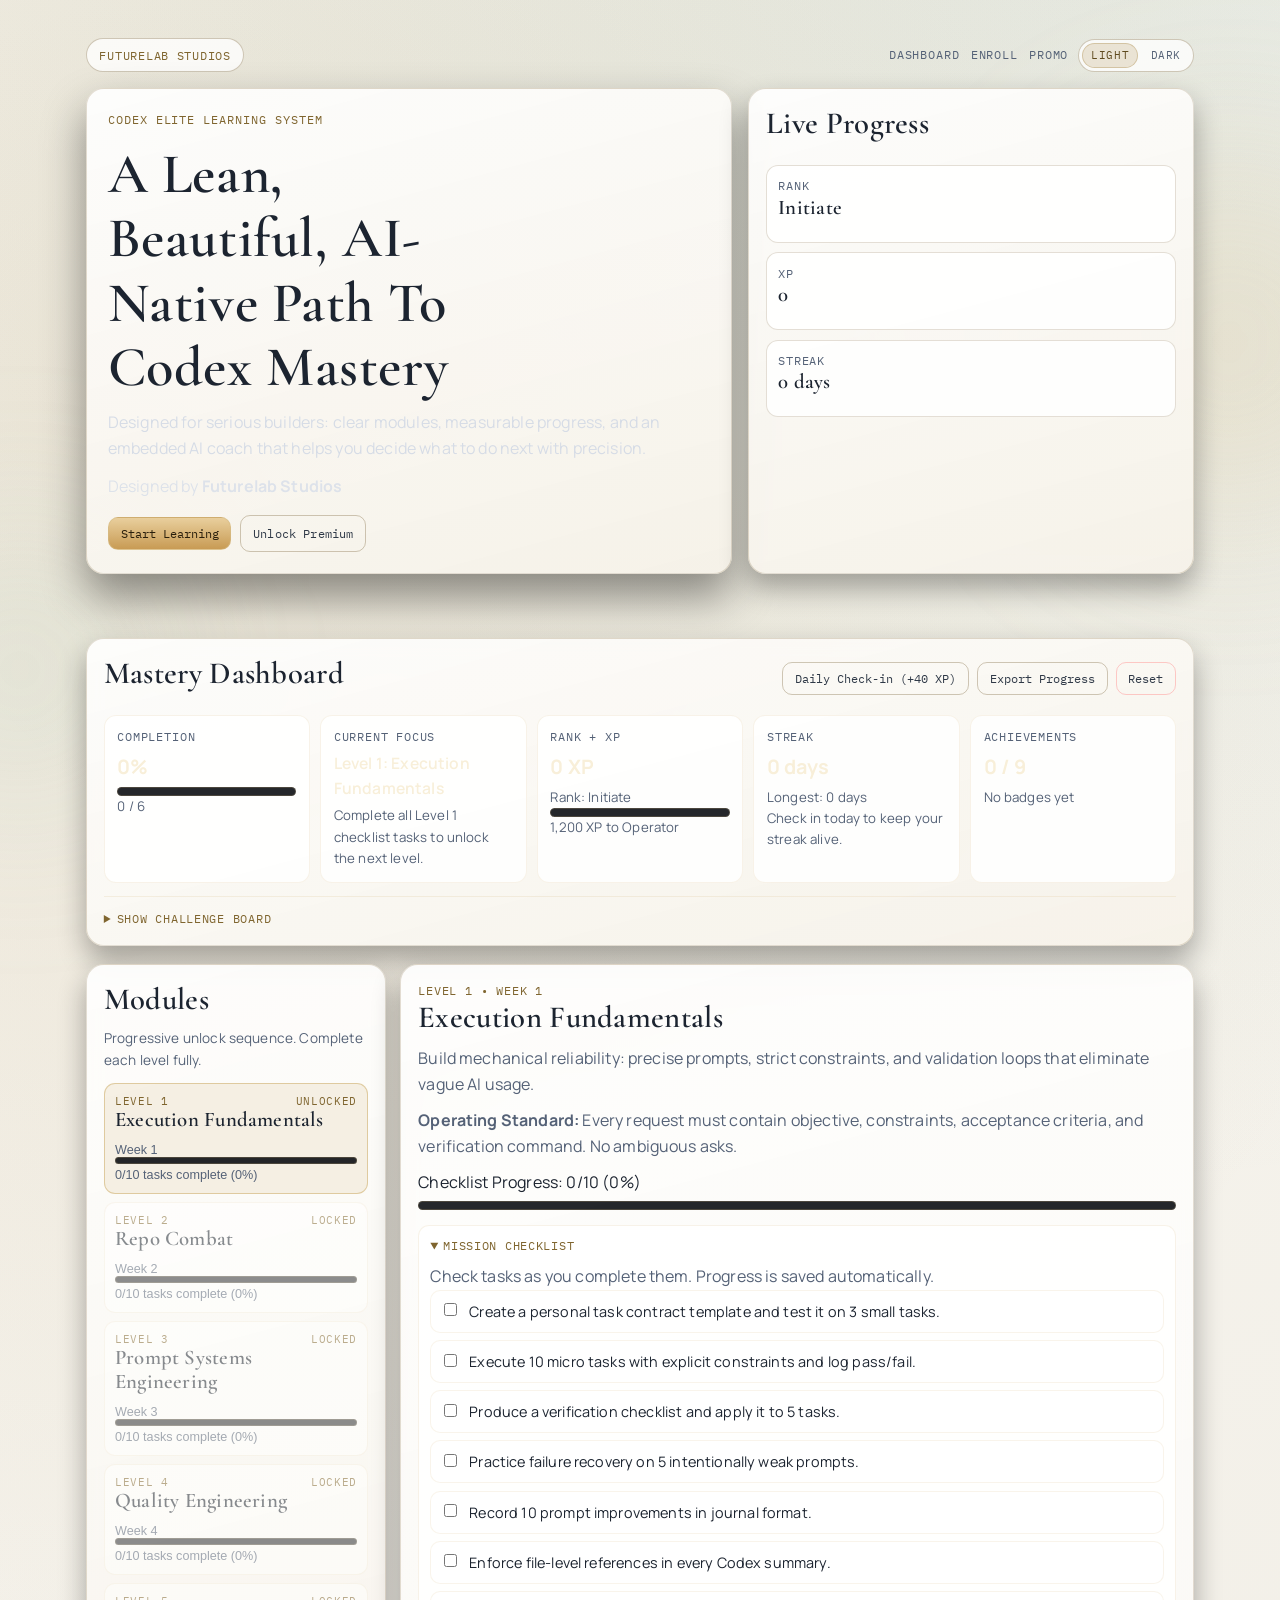
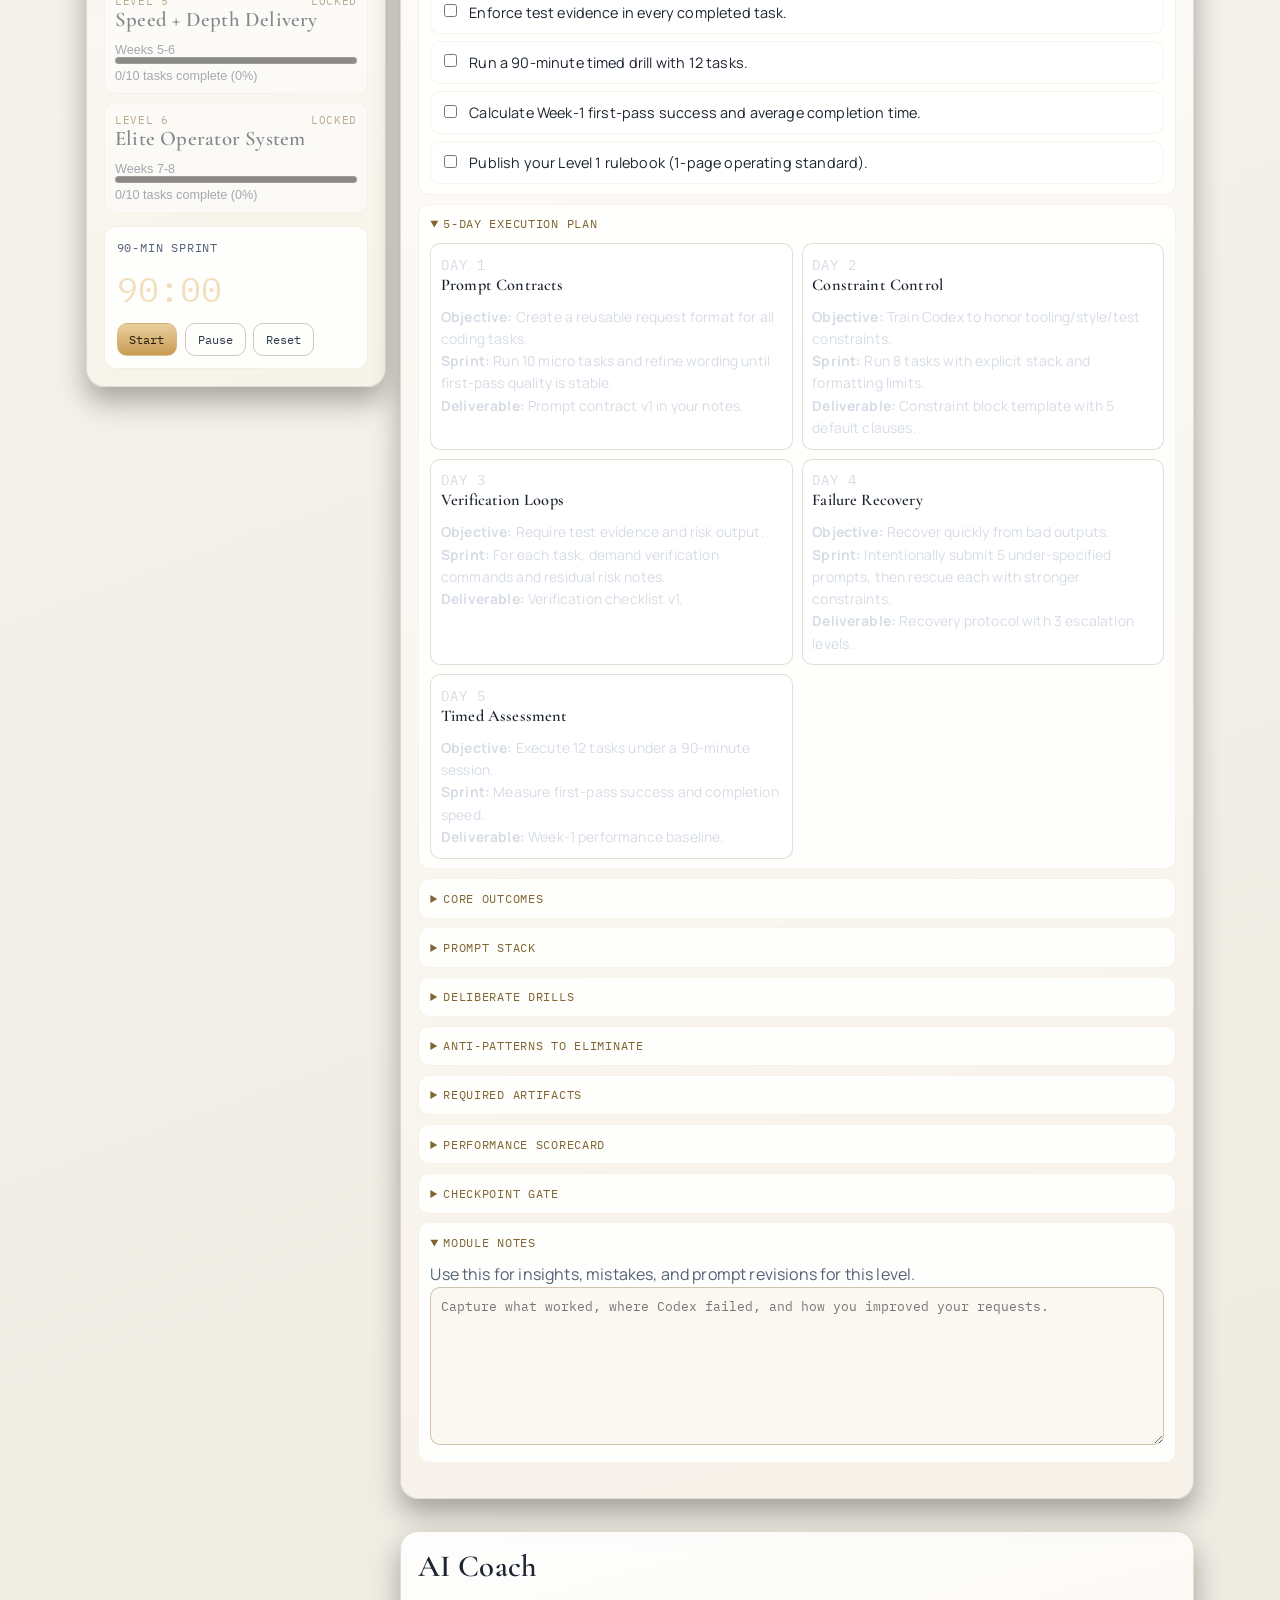
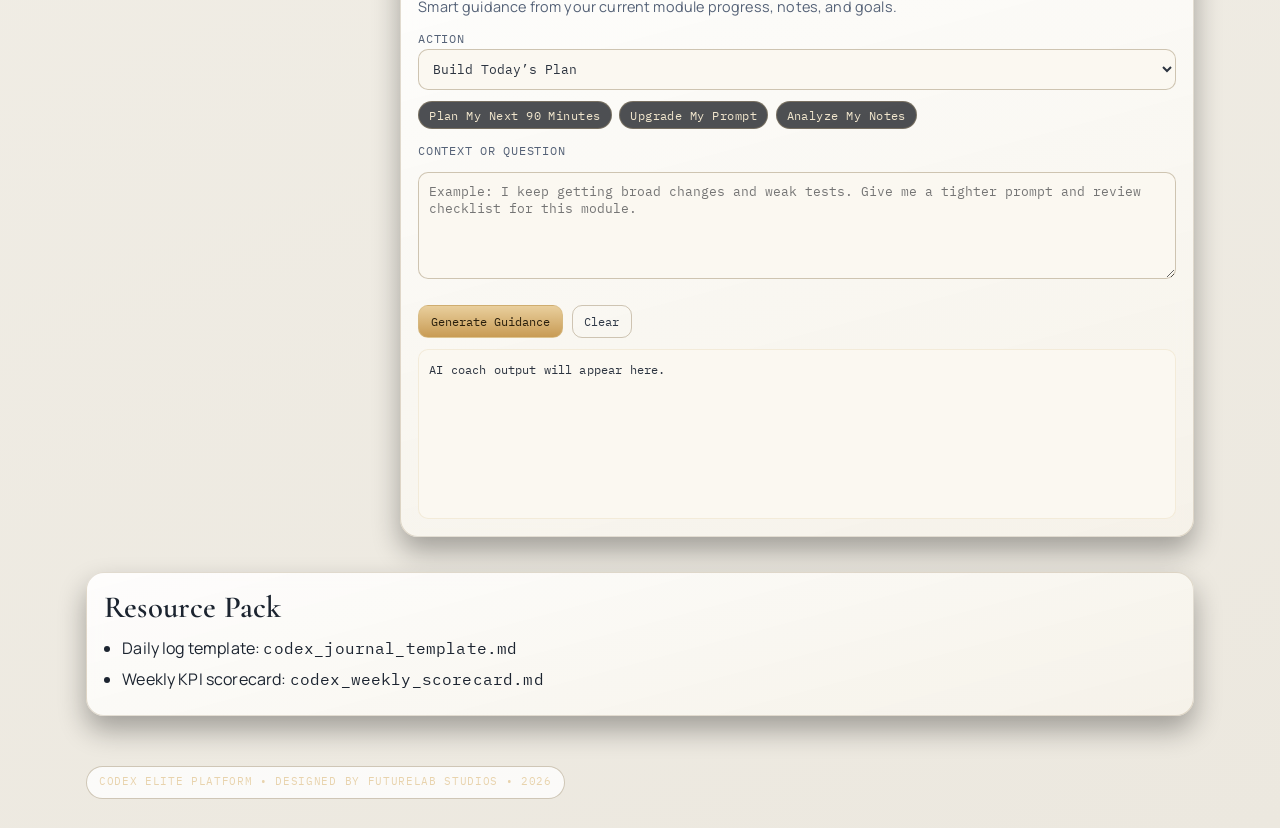
==== commit d6c043cb: "Add persistent dark/light mode toggle across all pages" ====
--- a/index.html
+++ b/index.html
@@ -16,10 +16,16 @@
   <header class="hero wrap">
     <nav class="top-nav">
       <a class="brand" href="index.html">Futurelab Studios</a>
-      <div class="nav-links">
-        <a href="#dashboard">Dashboard</a>
-        <a href="payment.html">Enroll</a>
-        <a href="promo.html">Promo</a>
+      <div class="nav-right">
+        <div class="nav-links">
+          <a href="#dashboard">Dashboard</a>
+          <a href="payment.html">Enroll</a>
+          <a href="promo.html">Promo</a>
+        </div>
+        <div class="theme-toggle" role="group" aria-label="Theme mode">
+          <button class="theme-btn" type="button" data-theme-set="light" aria-pressed="false">Light</button>
+          <button class="theme-btn" type="button" data-theme-set="dark" aria-pressed="true">Dark</button>
+        </div>
       </div>
     </nav>
 
@@ -196,6 +202,7 @@
     <p>Codex Elite Platform • Designed by Futurelab Studios • 2026</p>
   </footer>
 
+  <script src="theme.js"></script>
   <script src="app.js"></script>
 </body>
 </html>
--- a/styles.css
+++ b/styles.css
@@ -112,6 +112,13 @@
   background: rgba(255, 255, 255, 0.02);
 }
 
+.nav-right {
+  display: flex;
+  align-items: center;
+  gap: 0.62rem;
+  flex-wrap: wrap;
+}
+
 .nav-links {
   display: flex;
   gap: 0.72rem;
@@ -133,6 +140,39 @@
 .nav-links a:hover {
   color: var(--gold-bright);
   border-color: rgba(214, 188, 133, 0.5);
+}
+
+.theme-toggle {
+  display: inline-flex;
+  gap: 0.2rem;
+  align-items: center;
+  border: 1px solid var(--line-strong);
+  border-radius: 999px;
+  padding: 0.18rem;
+  background: rgba(8, 11, 16, 0.7);
+}
+
+.theme-btn {
+  border: 1px solid transparent;
+  background: transparent;
+  color: var(--muted);
+  font-family: "IBM Plex Mono", monospace;
+  font-size: 0.68rem;
+  letter-spacing: 0.06em;
+  text-transform: uppercase;
+  padding: 0.28rem 0.5rem;
+  border-radius: 999px;
+  cursor: pointer;
+}
+
+.theme-btn:hover {
+  color: var(--text);
+}
+
+.theme-btn.active {
+  background: rgba(214, 188, 133, 0.2);
+  border-color: rgba(214, 188, 133, 0.45);
+  color: var(--gold-bright);
 }
 
 .hero-shell {
@@ -847,6 +887,97 @@
   font-size: 0.7rem;
   text-transform: uppercase;
   letter-spacing: 0.06em;
+}
+
+:root[data-theme="light"] {
+  --bg: #f7f5ef;
+  --bg-soft: #ebe7dc;
+  --panel: rgba(255, 255, 255, 0.88);
+  --panel-strong: rgba(255, 255, 255, 0.95);
+  --text: #1c2430;
+  --muted: #556277;
+  --line: rgba(120, 96, 53, 0.2);
+  --line-strong: rgba(120, 96, 53, 0.34);
+  --gold: #a88747;
+  --gold-bright: #7f652f;
+  --mint: #4f8a81;
+}
+
+:root[data-theme="light"] body {
+  background:
+    radial-gradient(circle at 14% 10%, rgba(168, 135, 71, 0.15), transparent 35%),
+    radial-gradient(circle at 85% -8%, rgba(79, 138, 129, 0.12), transparent 34%),
+    linear-gradient(160deg, #f9f7f1 0%, #ece8df 100%);
+}
+
+:root[data-theme="light"] body::before {
+  opacity: 0.12;
+}
+
+:root[data-theme="light"] .brand,
+:root[data-theme="light"] .theme-toggle,
+:root[data-theme="light"] .site-footer p {
+  background: rgba(255, 255, 255, 0.78);
+}
+
+:root[data-theme="light"] .hero-copy,
+:root[data-theme="light"] .panel {
+  background:
+    linear-gradient(165deg, rgba(255, 255, 255, 0.9), rgba(246, 242, 233, 0.95));
+}
+
+:root[data-theme="light"] .metric-card,
+:root[data-theme="light"] .hero-statline article,
+:root[data-theme="light"] .module-item,
+:root[data-theme="light"] .timer-box,
+:root[data-theme="light"] .task-list li,
+:root[data-theme="light"] .prompt,
+:root[data-theme="light"] .challenge-card,
+:root[data-theme="light"] .achievement-card,
+:root[data-theme="light"] .price-card,
+:root[data-theme="light"] .ad-points article,
+:root[data-theme="light"] .copy-card,
+:root[data-theme="light"] .module-accordion,
+:root[data-theme="light"] .week-card,
+:root[data-theme="light"] .checkpoint-grid article {
+  background: rgba(255, 255, 255, 0.86);
+}
+
+:root[data-theme="light"] pre,
+:root[data-theme="light"] .module-notes,
+:root[data-theme="light"] #aiInput,
+:root[data-theme="light"] select {
+  background: rgba(251, 248, 241, 0.98);
+  color: #2c3440;
+}
+
+:root[data-theme="light"] .btn {
+  color: #2a1f0c;
+  background: linear-gradient(180deg, #e9cf9d, #c89b54);
+}
+
+:root[data-theme="light"] .btn-ghost,
+:root[data-theme="light"] .btn-danger {
+  background: transparent;
+  color: #2f3947;
+}
+
+:root[data-theme="light"] .theme-btn.active {
+  background: rgba(168, 135, 71, 0.2);
+  border-color: rgba(168, 135, 71, 0.35);
+  color: #5f4a1f;
+}
+
+:root[data-theme="light"] .module-item.selected {
+  background: rgba(245, 238, 225, 0.88);
+}
+
+:root[data-theme="light"] .achievement-card.unlocked {
+  background: rgba(247, 241, 229, 0.92);
+}
+
+:root[data-theme="light"] .ai-output {
+  background: rgba(251, 248, 241, 0.98);
 }
 
 @media (max-width: 1100px) {
@@ -877,6 +1008,7 @@
   }
 
   .top-nav,
+  .nav-right,
   .dashboard-header,
   .prompt-head {
     flex-direction: column;
